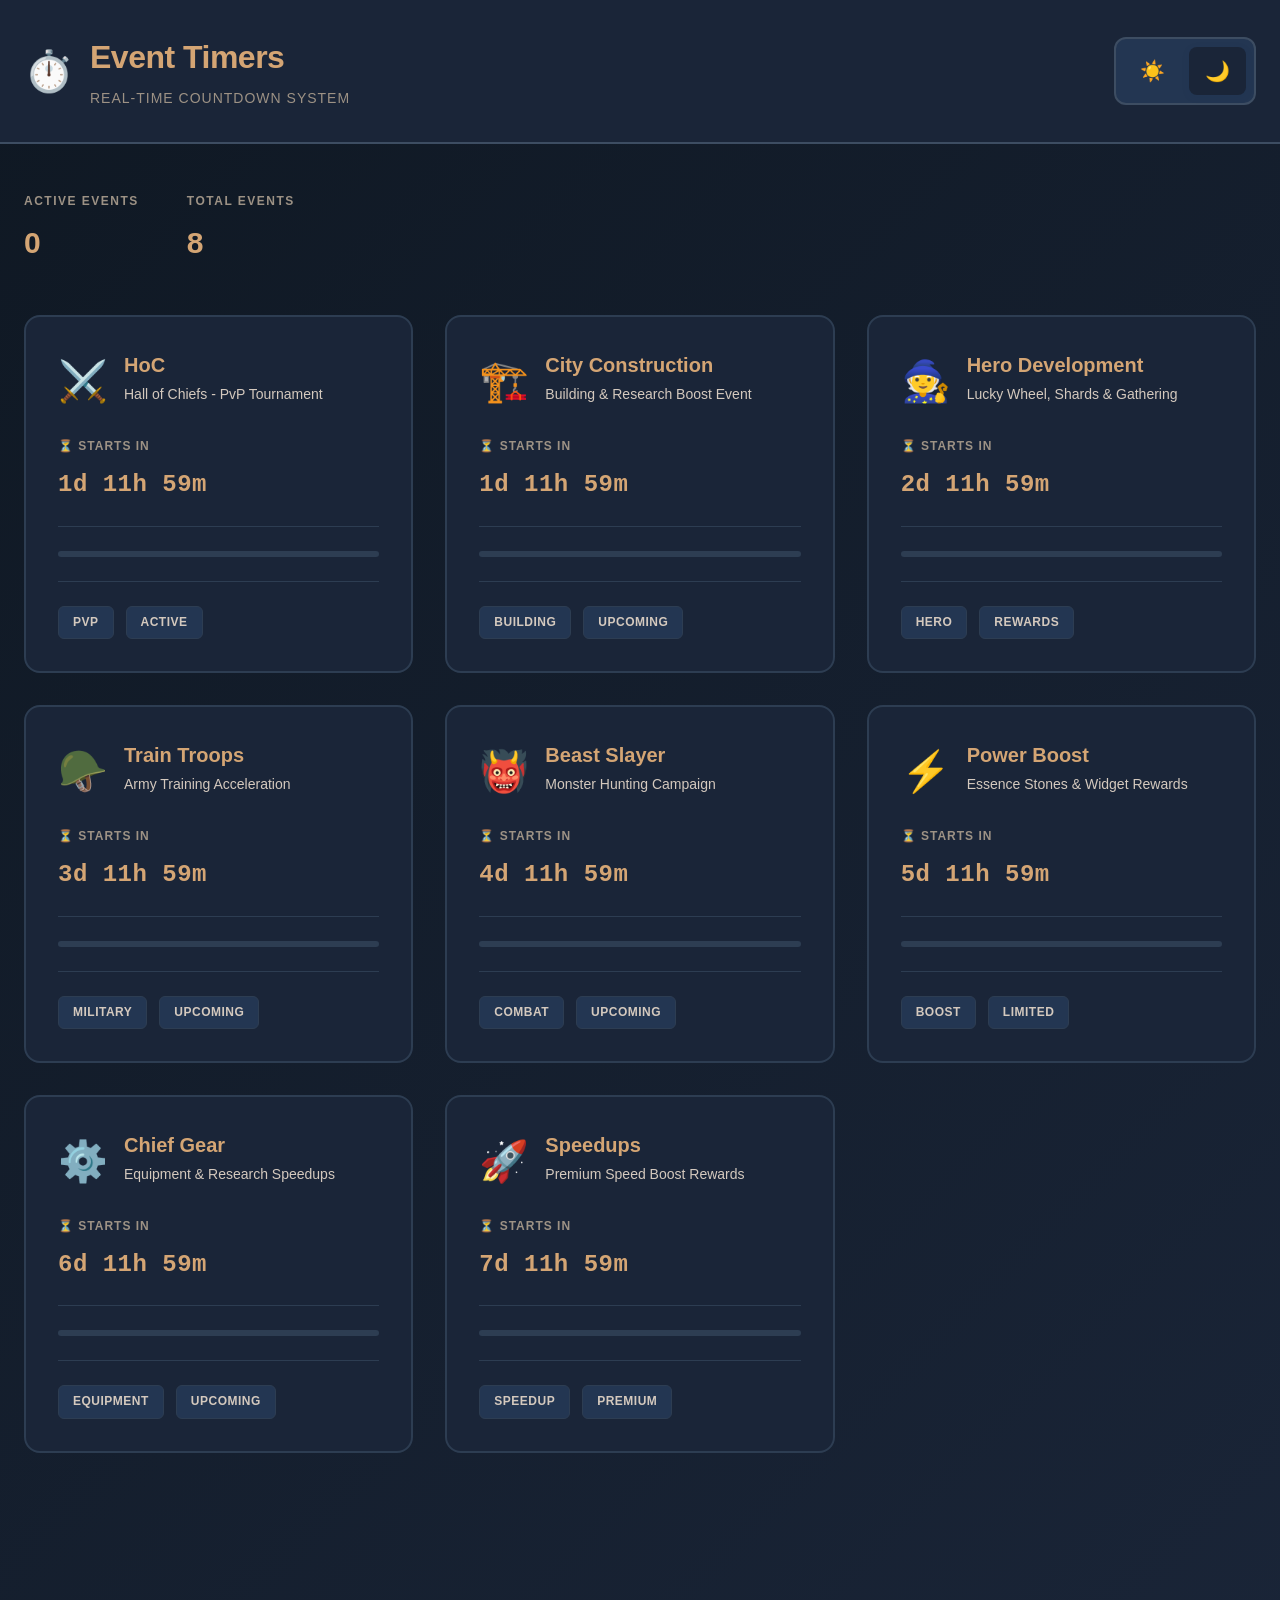
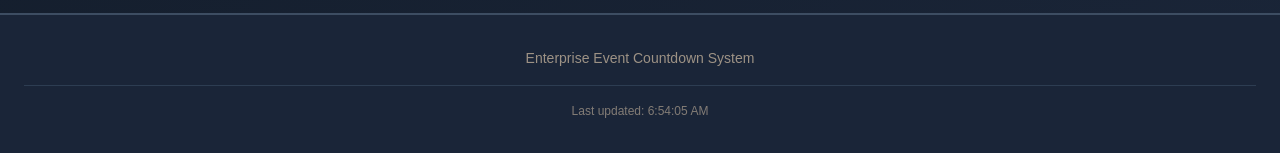
==== index.html @ 88c7fdba "Create index.html" ====
<!DOCTYPE html>
<html lang="de">
<head>
    <meta charset="UTF-8">
    <meta name="viewport" content="width=device-width, initial-scale=1.0">
    <title>Event Countdown - Enterprise</title>
    <style>
        /* ============================================
           COLOR SYSTEM - GOLD & NAVY
           ============================================ */

        :root {
            /* Light Mode */
            --primary-navy: #1a2f5a;
            --primary-gold: #d4a574;
            --primary-gold-dark: #b8926f;
            --primary-gold-light: #e8c9b3;
            
            --bg-primary-light: #ffffff;
            --bg-secondary-light: #f8f6f3;
            --bg-tertiary-light: #f0ede8;
            
            --text-primary-light: #1a2f5a;
            --text-secondary-light: #4a5f7f;
            --text-tertiary-light: #8a9fb0;
            
            --border-light-mode: #e5ddd3;
            --border-light-mode-strong: #d9cfc2;
            
            /* Dark Mode */
            --bg-primary-dark: #0f1823;
            --bg-secondary-dark: #1a2538;
            --bg-tertiary-dark: #233652;
            
            --text-primary-dark: #f5f1ed;
            --text-secondary-dark: #d4c9be;
            --text-tertiary-dark: #9d9285;
            
            --border-dark-mode: #2d3d52;
            --border-dark-mode-strong: #3d4d62;
            
            /* Semantic Colors */
            --success: #2ecc71;
            --warning: #f39c12;
            --danger: #e74c3c;
            --info: #3498db;
            
            /* Shadow */
            --shadow-sm: 0 2px 8px rgba(26, 47, 90, 0.08);
            --shadow-md: 0 8px 24px rgba(26, 47, 90, 0.12);
            --shadow-lg: 0 16px 48px rgba(26, 47, 90, 0.16);
        }

        @media (prefers-color-scheme: dark) {
            :root {
                color-scheme: dark;
            }
        }

        /* ============================================
           RESET & BASE
           ============================================ */

        * {
            margin: 0;
            padding: 0;
            box-sizing: border-box;
        }

        html {
            font-size: 16px;
            -webkit-font-smoothing: antialiased;
            scroll-behavior: smooth;
        }

        body {
            font-family: -apple-system, BlinkMacSystemFont, "Segoe UI", Roboto, "Helvetica Neue", sans-serif;
            background: var(--bg-primary-light);
            color: var(--text-primary-light);
            line-height: 1.6;
            transition: background 0.4s ease, color 0.4s ease;
        }

        body.dark-mode {
            background: linear-gradient(135deg, var(--bg-primary-dark) 0%, var(--bg-secondary-dark) 100%);
            color: var(--text-primary-dark);
        }

        body.light-mode {
            background: linear-gradient(135deg, var(--bg-primary-light) 0%, var(--bg-secondary-light) 100%);
            color: var(--text-primary-light);
        }

        /* ============================================
           HEADER
           ============================================ */

        header {
            background: var(--bg-primary-light);
            border-bottom: 2px solid var(--border-light-mode);
            padding: 2rem 1.5rem;
            position: sticky;
            top: 0;
            z-index: 100;
            backdrop-filter: blur(10px);
            transition: all 0.4s ease;
        }

        body.dark-mode header {
            background: var(--bg-secondary-dark);
            border-bottom-color: var(--border-dark-mode-strong);
        }

        .header-content {
            max-width: 1400px;
            margin: 0 auto;
            display: flex;
            justify-content: space-between;
            align-items: center;
            gap: 2rem;
            flex-wrap: wrap;
        }

        .header-title {
            display: flex;
            align-items: center;
            gap: 1rem;
        }

        .header-icon {
            font-size: 2.5rem;
            animation: float 4s ease-in-out infinite;
        }

        @keyframes float {
            0%, 100% { transform: translateY(0); }
            50% { transform: translateY(-8px); }
        }

        .header-title h1 {
            font-size: 2rem;
            font-weight: 700;
            letter-spacing: -0.5px;
            color: var(--primary-navy);
        }

        body.dark-mode .header-title h1 {
            color: var(--primary-gold);
        }

        .header-subtitle {
            font-size: 0.875rem;
            color: var(--text-tertiary-light);
            font-weight: 500;
            text-transform: uppercase;
            letter-spacing: 1px;
            margin-top: 0.25rem;
        }

        body.dark-mode .header-subtitle {
            color: var(--text-tertiary-dark);
        }

        /* ============================================
           THEME TOGGLE
           ============================================ */

        .theme-toggle {
            display: flex;
            gap: 0.5rem;
            background: var(--bg-secondary-light);
            border: 2px solid var(--border-light-mode);
            border-radius: 12px;
            padding: 0.5rem;
            transition: all 0.4s ease;
        }

        body.dark-mode .theme-toggle {
            background: var(--bg-tertiary-dark);
            border-color: var(--border-dark-mode-strong);
        }

        .theme-btn {
            background: none;
            border: none;
            padding: 0.75rem 1rem;
            cursor: pointer;
            font-size: 1.25rem;
            border-radius: 8px;
            transition: all 0.3s ease;
            color: var(--text-tertiary-light);
            font-weight: 600;
        }

        body.dark-mode .theme-btn {
            color: var(--text-tertiary-dark);
        }

        .theme-btn.active {
            background: var(--bg-primary-light);
            color: var(--primary-navy);
            box-shadow: var(--shadow-sm);
        }

        body.dark-mode .theme-btn.active {
            background: var(--bg-secondary-dark);
            color: var(--primary-gold);
        }

        /* ============================================
           MAIN CONTAINER
           ============================================ */

        main {
            max-width: 1400px;
            margin: 0 auto;
            padding: 3rem 1.5rem;
        }

        .container-header {
            margin-bottom: 3rem;
            display: flex;
            justify-content: space-between;
            align-items: center;
            flex-wrap: wrap;
            gap: 2rem;
        }

        .stats-bar {
            display: flex;
            gap: 3rem;
            flex-wrap: wrap;
        }

        .stat-item {
            display: flex;
            flex-direction: column;
            gap: 0.5rem;
        }

        .stat-label {
            font-size: 0.75rem;
            color: var(--text-tertiary-light);
            text-transform: uppercase;
            letter-spacing: 1.5px;
            font-weight: 700;
        }

        body.dark-mode .stat-label {
            color: var(--text-tertiary-dark);
        }

        .stat-value {
            font-size: 1.875rem;
            font-weight: 700;
            color: var(--primary-navy);
        }

        body.dark-mode .stat-value {
            color: var(--primary-gold);
        }

        /* ============================================
           TIMER GRID
           ============================================ */

        .timer-grid {
            display: grid;
            grid-template-columns: repeat(auto-fill, minmax(340px, 1fr));
            gap: 2rem;
            margin-bottom: 3rem;
        }

        @media (max-width: 640px) {
            .timer-grid {
                grid-template-columns: 1fr;
                gap: 1.5rem;
            }
        }

        /* ============================================
           TIMER CARD
           ============================================ */

        .timer-card {
            background: var(--bg-primary-light);
            border: 2px solid var(--border-light-mode);
            border-radius: 16px;
            padding: 2rem;
            transition: all 0.3s cubic-bezier(0.4, 0, 0.2, 1);
            position: relative;
            overflow: hidden;
        }

        body.dark-mode .timer-card {
            background: var(--bg-secondary-dark);
            border-color: var(--border-dark-mode);
        }

        .timer-card::before {
            content: '';
            position: absolute;
            top: 0;
            left: 0;
            right: 0;
            height: 4px;
            background: linear-gradient(90deg, var(--primary-navy), var(--primary-gold));
            transform: scaleX(0);
            transform-origin: left;
            transition: transform 0.6s ease;
        }

        .timer-card:hover {
            border-color: var(--primary-gold);
            transform: translateY(-6px);
            box-shadow: var(--shadow-lg);
        }

        body.dark-mode .timer-card:hover {
            border-color: var(--primary-gold);
        }

        .timer-card:hover::before {
            transform: scaleX(1);
        }

        .timer-header {
            display: flex;
            align-items: flex-start;
            justify-content: space-between;
            margin-bottom: 1.5rem;
            gap: 1rem;
        }

        .timer-icon {
            font-size: 2.5rem;
            flex-shrink: 0;
        }

        .timer-meta {
            flex: 1;
        }

        .timer-name {
            font-size: 1.25rem;
            font-weight: 700;
            color: var(--primary-navy);
            margin-bottom: 0.25rem;
        }

        body.dark-mode .timer-name {
            color: var(--primary-gold);
        }

        .timer-description {
            font-size: 0.875rem;
            color: var(--text-secondary-light);
            line-height: 1.4;
        }

        body.dark-mode .timer-description {
            color: var(--text-secondary-dark);
        }

        .timer-divider {
            height: 1px;
            background: var(--border-light-mode);
            margin: 1.5rem 0;
        }

        body.dark-mode .timer-divider {
            background: var(--border-dark-mode);
        }

        .timer-status {
            font-size: 0.75rem;
            color: var(--text-tertiary-light);
            text-transform: uppercase;
            letter-spacing: 1px;
            margin-bottom: 0.75rem;
            font-weight: 700;
        }

        body.dark-mode .timer-status {
            color: var(--text-tertiary-dark);
        }

        .timer-value {
            font-family: 'Courier New', monospace;
            font-size: 1.5rem;
            font-weight: 700;
            color: var(--primary-navy);
            margin-bottom: 1.5rem;
            line-height: 1.4;
            letter-spacing: 0.5px;
        }

        body.dark-mode .timer-value {
            color: var(--primary-gold);
        }

        .timer-end {
            font-size: 0.875rem;
            color: var(--text-secondary-light);
            font-family: 'Courier New', monospace;
        }

        body.dark-mode .timer-end {
            color: var(--text-secondary-dark);
        }

        .timer-progress {
            margin-top: 1.5rem;
            height: 6px;
            background: var(--border-light-mode);
            border-radius: 3px;
            overflow: hidden;
        }

        body.dark-mode .timer-progress {
            background: var(--border-dark-mode);
        }

        .timer-progress-bar {
            height: 100%;
            background: linear-gradient(90deg, var(--primary-navy), var(--primary-gold));
            border-radius: 3px;
            transition: width 1s linear;
        }

        /* ============================================
           TIMER BADGES
           ============================================ */

        .timer-badges {
            display: flex;
            flex-wrap: wrap;
            gap: 0.75rem;
            margin-top: 1.5rem;
            padding-top: 1.5rem;
            border-top: 1px solid var(--border-light-mode);
        }

        body.dark-mode .timer-badges {
            border-top-color: var(--border-dark-mode);
        }

        .badge {
            display: inline-block;
            padding: 0.375rem 0.875rem;
            background: var(--bg-secondary-light);
            color: var(--text-secondary-light);
            border-radius: 6px;
            font-size: 0.75rem;
            font-weight: 600;
            text-transform: uppercase;
            letter-spacing: 0.5px;
            border: 1px solid var(--border-light-mode);
        }

        body.dark-mode .badge {
            background: var(--bg-tertiary-dark);
            color: var(--text-secondary-dark);
            border-color: var(--border-dark-mode);
        }

        .badge.active {
            background: rgba(46, 204, 113, 0.1);
            color: var(--success);
            border-color: var(--success);
        }

        .badge.upcoming {
            background: rgba(212, 165, 116, 0.1);
            color: var(--primary-gold-dark);
            border-color: var(--primary-gold-dark);
        }

        .badge.limited {
            background: rgba(243, 156, 18, 0.1);
            color: var(--warning);
            border-color: var(--warning);
        }

        /* ============================================
           EMPTY STATE
           ============================================ */

        .empty-state {
            text-align: center;
            padding: 4rem 1.5rem;
            color: var(--text-tertiary-light);
            font-size: 1.125rem;
        }

        body.dark-mode .empty-state {
            color: var(--text-tertiary-dark);
        }

        /* ============================================
           FOOTER
           ============================================ */

        footer {
            background: var(--bg-secondary-light);
            border-top: 2px solid var(--border-light-mode);
            padding: 2rem 1.5rem;
            text-align: center;
            color: var(--text-tertiary-light);
            font-size: 0.875rem;
            margin-top: 4rem;
            transition: all 0.4s ease;
        }

        body.dark-mode footer {
            background: var(--bg-secondary-dark);
            border-top-color: var(--border-dark-mode-strong);
            color: var(--text-tertiary-dark);
        }

        .footer-divider {
            height: 1px;
            background: var(--border-light-mode);
            margin: 1rem 0;
        }

        body.dark-mode .footer-divider {
            background: var(--border-dark-mode);
        }

        /* ============================================
           ANIMATIONS
           ============================================ */

        @keyframes slideIn {
            from {
                opacity: 0;
                transform: translateY(20px);
            }
            to {
                opacity: 1;
                transform: translateY(0);
            }
        }

        .timer-card {
            animation: slideIn 0.5s ease-out;
        }

        .timer-card:nth-child(1) { animation-delay: 0.05s; }
        .timer-card:nth-child(2) { animation-delay: 0.1s; }
        .timer-card:nth-child(3) { animation-delay: 0.15s; }
        .timer-card:nth-child(4) { animation-delay: 0.2s; }
        .timer-card:nth-child(5) { animation-delay: 0.25s; }
        .timer-card:nth-child(6) { animation-delay: 0.3s; }
        .timer-card:nth-child(7) { animation-delay: 0.35s; }
        .timer-card:nth-child(8) { animation-delay: 0.4s; }

        /* ============================================
           SCROLLBAR STYLING
           ============================================ */

        ::-webkit-scrollbar {
            width: 10px;
            height: 10px;
        }

        ::-webkit-scrollbar-track {
            background: var(--bg-secondary-light);
        }

        body.dark-mode ::-webkit-scrollbar-track {
            background: var(--bg-secondary-dark);
        }

        ::-webkit-scrollbar-thumb {
            background: var(--border-light-mode);
            border-radius: 5px;
        }

        body.dark-mode ::-webkit-scrollbar-thumb {
            background: var(--border-dark-mode-strong);
        }

        ::-webkit-scrollbar-thumb:hover {
            background: var(--primary-gold-dark);
        }

        /* ============================================
           RESPONSIVE DESIGN
           ============================================ */

        @media (max-width: 768px) {
            header {
                padding: 1.5rem;
            }

            .header-content {
                gap: 1rem;
            }

            .header-title h1 {
                font-size: 1.5rem;
            }

            main {
                padding: 2rem 1.5rem;
            }

            .container-header {
                margin-bottom: 2rem;
                gap: 1rem;
            }

            .stats-bar {
                gap: 1.5rem;
            }

            .timer-card {
                padding: 1.5rem;
            }
        }

        @media (max-width: 480px) {
            header {
                padding: 1rem;
            }

            .header-title h1 {
                font-size: 1.25rem;
            }

            .header-icon {
                font-size: 2rem;
            }

            main {
                padding: 1.5rem;
            }

            .timer-name {
                font-size: 1.125rem;
            }

            .timer-value {
                font-size: 1.25rem;
            }

            .stat-value {
                font-size: 1.5rem;
            }

            .theme-toggle {
                width: 100%;
                justify-content: space-around;
            }
        }
    </style>
</head>
<body class="light-mode">
    <!-- Header -->
    <header>
        <div class="header-content">
            <div class="header-title">
                <span class="header-icon">⏱️</span>
                <div>
                    <h1>Event Timers</h1>
                    <p class="header-subtitle">Real-Time Countdown System</p>
                </div>
            </div>
            <div class="theme-toggle">
                <button class="theme-btn" id="lightBtn" title="Light Mode">☀️</button>
                <button class="theme-btn active" id="darkBtn" title="Dark Mode">🌙</button>
            </div>
        </div>
    </header>

    <!-- Main Content -->
    <main>
        <div class="container-header">
            <div class="stats-bar">
                <div class="stat-item">
                    <span class="stat-label">Active Events</span>
                    <span class="stat-value" id="activeCount">0</span>
                </div>
                <div class="stat-item">
                    <span class="stat-label">Total Events</span>
                    <span class="stat-value" id="totalCount">8</span>
                </div>
            </div>
        </div>

        <!-- Timer Grid -->
        <section id="timer-list" class="timer-grid" aria-live="polite">
            <!-- Timers werden hier eingefügt -->
        </section>

        <!-- Empty State -->
        <p id="empty-state" class="empty-state" hidden="">No upcoming events.</p>
    </main>

    <!-- Footer -->
    <footer>
        <p>Enterprise Event Countdown System</p>
        <div class="footer-divider"></div>
        <p style="font-size: 0.75rem; opacity: 0.8;">Last updated: <span id="lastUpdate">—</span></p>
    </footer>

    <script>
        /* ============================================
           TIMER DATA
           ============================================ */

        const timers = [
            {
                id: 1,
                name: "HoC",
                description: "Hall of Chiefs - PvP Tournament",
                startDate: new Date(Date.now() + 1.5 * 24 * 60 * 60 * 1000),
                endDate: new Date(Date.now() + 8.5 * 24 * 60 * 60 * 1000),
                icon: "⚔️",
                badges: ["PvP", "Active"]
            },
            {
                id: 2,
                name: "City Construction",
                description: "Building & Research Boost Event",
                startDate: new Date(Date.now() + 1.5 * 24 * 60 * 60 * 1000),
                endDate: new Date(Date.now() + 2.5 * 24 * 60 * 60 * 1000),
                icon: "🏗️",
                badges: ["Building", "Upcoming"]
            },
            {
                id: 3,
                name: "Hero Development",
                description: "Lucky Wheel, Shards & Gathering",
                startDate: new Date(Date.now() + 2.5 * 24 * 60 * 60 * 1000),
                endDate: new Date(Date.now() + 3.5 * 24 * 60 * 60 * 1000),
                icon: "🧙",
                badges: ["Hero", "Rewards"]
            },
            {
                id: 4,
                name: "Train Troops",
                description: "Army Training Acceleration",
                startDate: new Date(Date.now() + 3.5 * 24 * 60 * 60 * 1000),
                endDate: new Date(Date.now() + 4.5 * 24 * 60 * 60 * 1000),
                icon: "🪖",
                badges: ["Military", "Upcoming"]
            },
            {
                id: 5,
                name: "Beast Slayer",
                description: "Monster Hunting Campaign",
                startDate: new Date(Date.now() + 4.5 * 24 * 60 * 60 * 1000),
                endDate: new Date(Date.now() + 5.5 * 24 * 60 * 60 * 1000),
                icon: "👹",
                badges: ["Combat", "Upcoming"]
            },
            {
                id: 6,
                name: "Power Boost",
                description: "Essence Stones & Widget Rewards",
                startDate: new Date(Date.now() + 5.5 * 24 * 60 * 60 * 1000),
                endDate: new Date(Date.now() + 6.5 * 24 * 60 * 60 * 1000),
                icon: "⚡",
                badges: ["Boost", "Limited"]
            },
            {
                id: 7,
                name: "Chief Gear",
                description: "Equipment & Research Speedups",
                startDate: new Date(Date.now() + 6.5 * 24 * 60 * 60 * 1000),
                endDate: new Date(Date.now() + 7.5 * 24 * 60 * 60 * 1000),
                icon: "⚙️",
                badges: ["Equipment", "Upcoming"]
            },
            {
                id: 8,
                name: "Speedups",
                description: "Premium Speed Boost Rewards",
                startDate: new Date(Date.now() + 7.5 * 24 * 60 * 60 * 1000),
                endDate: new Date(Date.now() + 8.5 * 24 * 60 * 60 * 1000),
                icon: "🚀",
                badges: ["Speedup", "Premium"]
            }
        ];

        /* ============================================
           TIME FORMATTING
           ============================================ */

        function formatTime(milliseconds) {
            if (milliseconds <= 0) return "Event Started";
            
            const seconds = Math.floor(milliseconds / 1000);
            const minutes = Math.floor(seconds / 60);
            const hours = Math.floor(minutes / 60);
            const days = Math.floor(hours / 24);

            if (days > 0) {
                return `${days}d ${hours % 24}h ${minutes % 60}m`;
            } else if (hours > 0) {
                return `${hours}h ${minutes % 60}m ${seconds % 60}s`;
            } else if (minutes > 0) {
                return `${minutes}m ${seconds % 60}s`;
            } else {
                return `${seconds}s`;
            }
        }

        /* ============================================
           RENDER TIMERS
           ============================================ */

        function renderTimers() {
            const timerList = document.getElementById('timer-list');
            const now = new Date();
            let activeCount = 0;

            timerList.innerHTML = timers.map(timer => {
                const timeUntilStart = timer.startDate - now;
                const timeUntilEnd = timer.endDate - now;
                const isActive = timeUntilStart <= 0 && timeUntilEnd > 0;

                if (isActive) activeCount++;

                const displayTime = timeUntilStart > 0 ? timeUntilStart : timeUntilEnd;
                const totalDuration = timer.endDate - timer.startDate;
                const progress = Math.max(0, (totalDuration - Math.max(0, timeUntilEnd)) / totalDuration * 100);

                return `
                    <article class="timer-card">
                        <div class="timer-header">
                            <div class="timer-icon">${timer.icon}</div>
                            <div class="timer-meta">
                                <h3 class="timer-name">${timer.name}</h3>
                                <p class="timer-description">${timer.description}</p>
                            </div>
                        </div>
                        
                        <p class="timer-status">${timeUntilStart > 0 ? '⏳ Starts in' : '⏰ Ends in'}</p>
                        <p class="timer-value">${formatTime(displayTime)}</p>
                        
                        <div class="timer-divider"></div>
                        
                        <div class="timer-progress">
                            <div class="timer-progress-bar" style="width: ${progress}%"></div>
                        </div>
                        
                        <div class="timer-badges">
                            ${timer.badges.map(badge => {
                                let badgeClass = 'upcoming';
                                if (badge === 'Active' || badge === 'PvP') badgeClass = 'active';
                                if (badge === 'Limited' || badge === 'Premium') badgeClass = 'limited';
                                return `<span class="badge ${badgeClass}">${badge}</span>`;
                            }).join('')}
                        </div>
                    </article>
                `;
            }).join('');

            document.getElementById('activeCount').textContent = activeCount;
            document.getElementById('lastUpdate').textContent = new Date().toLocaleTimeString();

            const emptyState = document.getElementById('empty-state');
            emptyState.hidden = timers.length > 0;
        }

        /* ============================================
           THEME MANAGEMENT
           ============================================ */

        const lightBtn = document.getElementById('lightBtn');
        const darkBtn = document.getElementById('darkBtn');

        function setTheme(theme) {
            document.body.className = theme + '-mode';
            localStorage.setItem('theme', theme);
            
            if (theme === 'dark') {
                darkBtn.classList.add('active');
                lightBtn.classList.remove('active');
            } else {
                lightBtn.classList.add('active');
                darkBtn.classList.remove('active');
            }
        }

        lightBtn.addEventListener('click', () => setTheme('light'));
        darkBtn.addEventListener('click', () => setTheme('dark'));

        // Load saved theme
        const savedTheme = localStorage.getItem('theme') || 'dark';
        setTheme(savedTheme);

        /* ============================================
           TIMER UPDATES
           ============================================ */

        let updateInterval = null;

        function startUpdates() {
            renderTimers();

            updateInterval = setInterval(() => {
                const timerList = document.getElementById('timer-list');
                const cards = timerList.querySelectorAll('.timer-card');
                const now = new Date();
                let activeCount = 0;

                cards.forEach((card, index) => {
                    const timer = timers[index];
                    const timeUntilStart = timer.startDate - now;
                    const timeUntilEnd = timer.endDate - now;
                    const isActive = timeUntilStart <= 0 && timeUntilEnd > 0;
                    const totalDuration = timer.endDate - timer.startDate;
                    const progress = Math.max(0, (totalDuration - Math.max(0, timeUntilEnd)) / totalDuration * 100);

                    if (isActive) activeCount++;

                    const displayTime = timeUntilStart > 0 ? timeUntilStart : timeUntilEnd;
                    
                    card.querySelector('.timer-value').textContent = formatTime(displayTime);
                    card.querySelector('.timer-progress-bar').style.width = progress + '%';
                    card.querySelector('.timer-status').textContent = timeUntilStart > 0 ? '⏳ Starts in' : '⏰ Ends in';
                });

                document.getElementById('activeCount').textContent = activeCount;
                document.getElementById('lastUpdate').textContent = new Date().toLocaleTimeString();
            }, 1000);
        }

        startUpdates();

        window.addEventListener('beforeunload', () => {
            if (updateInterval) clearInterval(updateInterval);
        });
    </script>
</body>
</html>
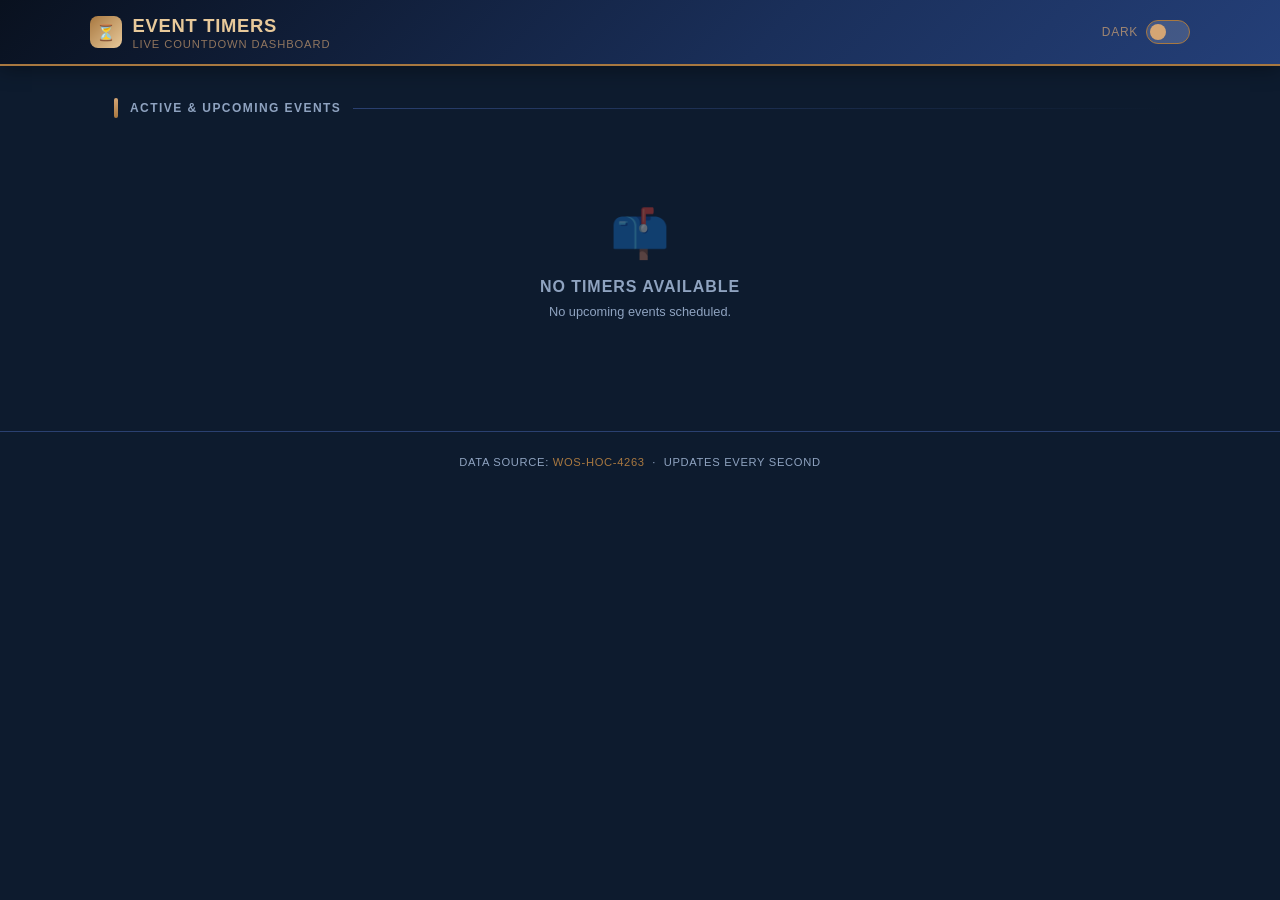
==== commit f8a002e4: "Update index.html" ====
--- a/index.html
+++ b/index.html
@@ -1,941 +1,464 @@
 <!DOCTYPE html>
-<html lang="de">
+<html lang="en">
 <head>
-    <meta charset="UTF-8">
-    <meta name="viewport" content="width=device-width, initial-scale=1.0">
-    <title>Event Countdown - Enterprise</title>
-    <style>
-        /* ============================================
-           COLOR SYSTEM - GOLD & NAVY
-           ============================================ */
-
-        :root {
-            /* Light Mode */
-            --primary-navy: #1a2f5a;
-            --primary-gold: #d4a574;
-            --primary-gold-dark: #b8926f;
-            --primary-gold-light: #e8c9b3;
-            
-            --bg-primary-light: #ffffff;
-            --bg-secondary-light: #f8f6f3;
-            --bg-tertiary-light: #f0ede8;
-            
-            --text-primary-light: #1a2f5a;
-            --text-secondary-light: #4a5f7f;
-            --text-tertiary-light: #8a9fb0;
-            
-            --border-light-mode: #e5ddd3;
-            --border-light-mode-strong: #d9cfc2;
-            
-            /* Dark Mode */
-            --bg-primary-dark: #0f1823;
-            --bg-secondary-dark: #1a2538;
-            --bg-tertiary-dark: #233652;
-            
-            --text-primary-dark: #f5f1ed;
-            --text-secondary-dark: #d4c9be;
-            --text-tertiary-dark: #9d9285;
-            
-            --border-dark-mode: #2d3d52;
-            --border-dark-mode-strong: #3d4d62;
-            
-            /* Semantic Colors */
-            --success: #2ecc71;
-            --warning: #f39c12;
-            --danger: #e74c3c;
-            --info: #3498db;
-            
-            /* Shadow */
-            --shadow-sm: 0 2px 8px rgba(26, 47, 90, 0.08);
-            --shadow-md: 0 8px 24px rgba(26, 47, 90, 0.12);
-            --shadow-lg: 0 16px 48px rgba(26, 47, 90, 0.16);
-        }
-
-        @media (prefers-color-scheme: dark) {
-            :root {
-                color-scheme: dark;
-            }
-        }
-
-        /* ============================================
-           RESET & BASE
-           ============================================ */
-
-        * {
-            margin: 0;
-            padding: 0;
-            box-sizing: border-box;
-        }
-
-        html {
-            font-size: 16px;
-            -webkit-font-smoothing: antialiased;
-            scroll-behavior: smooth;
-        }
-
-        body {
-            font-family: -apple-system, BlinkMacSystemFont, "Segoe UI", Roboto, "Helvetica Neue", sans-serif;
-            background: var(--bg-primary-light);
-            color: var(--text-primary-light);
-            line-height: 1.6;
-            transition: background 0.4s ease, color 0.4s ease;
-        }
-
-        body.dark-mode {
-            background: linear-gradient(135deg, var(--bg-primary-dark) 0%, var(--bg-secondary-dark) 100%);
-            color: var(--text-primary-dark);
-        }
-
-        body.light-mode {
-            background: linear-gradient(135deg, var(--bg-primary-light) 0%, var(--bg-secondary-light) 100%);
-            color: var(--text-primary-light);
-        }
-
-        /* ============================================
-           HEADER
-           ============================================ */
-
-        header {
-            background: var(--bg-primary-light);
-            border-bottom: 2px solid var(--border-light-mode);
-            padding: 2rem 1.5rem;
-            position: sticky;
-            top: 0;
-            z-index: 100;
-            backdrop-filter: blur(10px);
-            transition: all 0.4s ease;
-        }
-
-        body.dark-mode header {
-            background: var(--bg-secondary-dark);
-            border-bottom-color: var(--border-dark-mode-strong);
-        }
-
-        .header-content {
-            max-width: 1400px;
-            margin: 0 auto;
-            display: flex;
-            justify-content: space-between;
-            align-items: center;
-            gap: 2rem;
-            flex-wrap: wrap;
-        }
-
-        .header-title {
-            display: flex;
-            align-items: center;
-            gap: 1rem;
-        }
-
-        .header-icon {
-            font-size: 2.5rem;
-            animation: float 4s ease-in-out infinite;
-        }
-
-        @keyframes float {
-            0%, 100% { transform: translateY(0); }
-            50% { transform: translateY(-8px); }
-        }
-
-        .header-title h1 {
-            font-size: 2rem;
-            font-weight: 700;
-            letter-spacing: -0.5px;
-            color: var(--primary-navy);
-        }
-
-        body.dark-mode .header-title h1 {
-            color: var(--primary-gold);
-        }
-
-        .header-subtitle {
-            font-size: 0.875rem;
-            color: var(--text-tertiary-light);
-            font-weight: 500;
-            text-transform: uppercase;
-            letter-spacing: 1px;
-            margin-top: 0.25rem;
-        }
-
-        body.dark-mode .header-subtitle {
-            color: var(--text-tertiary-dark);
-        }
-
-        /* ============================================
-           THEME TOGGLE
-           ============================================ */
-
-        .theme-toggle {
-            display: flex;
-            gap: 0.5rem;
-            background: var(--bg-secondary-light);
-            border: 2px solid var(--border-light-mode);
-            border-radius: 12px;
-            padding: 0.5rem;
-            transition: all 0.4s ease;
-        }
-
-        body.dark-mode .theme-toggle {
-            background: var(--bg-tertiary-dark);
-            border-color: var(--border-dark-mode-strong);
-        }
-
-        .theme-btn {
-            background: none;
-            border: none;
-            padding: 0.75rem 1rem;
-            cursor: pointer;
-            font-size: 1.25rem;
-            border-radius: 8px;
-            transition: all 0.3s ease;
-            color: var(--text-tertiary-light);
-            font-weight: 600;
-        }
-
-        body.dark-mode .theme-btn {
-            color: var(--text-tertiary-dark);
-        }
-
-        .theme-btn.active {
-            background: var(--bg-primary-light);
-            color: var(--primary-navy);
-            box-shadow: var(--shadow-sm);
-        }
-
-        body.dark-mode .theme-btn.active {
-            background: var(--bg-secondary-dark);
-            color: var(--primary-gold);
-        }
-
-        /* ============================================
-           MAIN CONTAINER
-           ============================================ */
-
-        main {
-            max-width: 1400px;
-            margin: 0 auto;
-            padding: 3rem 1.5rem;
-        }
-
-        .container-header {
-            margin-bottom: 3rem;
-            display: flex;
-            justify-content: space-between;
-            align-items: center;
-            flex-wrap: wrap;
-            gap: 2rem;
-        }
-
-        .stats-bar {
-            display: flex;
-            gap: 3rem;
-            flex-wrap: wrap;
-        }
-
-        .stat-item {
-            display: flex;
-            flex-direction: column;
-            gap: 0.5rem;
-        }
-
-        .stat-label {
-            font-size: 0.75rem;
-            color: var(--text-tertiary-light);
-            text-transform: uppercase;
-            letter-spacing: 1.5px;
-            font-weight: 700;
-        }
-
-        body.dark-mode .stat-label {
-            color: var(--text-tertiary-dark);
-        }
-
-        .stat-value {
-            font-size: 1.875rem;
-            font-weight: 700;
-            color: var(--primary-navy);
-        }
-
-        body.dark-mode .stat-value {
-            color: var(--primary-gold);
-        }
-
-        /* ============================================
-           TIMER GRID
-           ============================================ */
-
-        .timer-grid {
-            display: grid;
-            grid-template-columns: repeat(auto-fill, minmax(340px, 1fr));
-            gap: 2rem;
-            margin-bottom: 3rem;
-        }
-
-        @media (max-width: 640px) {
-            .timer-grid {
-                grid-template-columns: 1fr;
-                gap: 1.5rem;
-            }
-        }
-
-        /* ============================================
-           TIMER CARD
-           ============================================ */
-
-        .timer-card {
-            background: var(--bg-primary-light);
-            border: 2px solid var(--border-light-mode);
-            border-radius: 16px;
-            padding: 2rem;
-            transition: all 0.3s cubic-bezier(0.4, 0, 0.2, 1);
-            position: relative;
-            overflow: hidden;
-        }
-
-        body.dark-mode .timer-card {
-            background: var(--bg-secondary-dark);
-            border-color: var(--border-dark-mode);
-        }
-
-        .timer-card::before {
-            content: '';
-            position: absolute;
-            top: 0;
-            left: 0;
-            right: 0;
-            height: 4px;
-            background: linear-gradient(90deg, var(--primary-navy), var(--primary-gold));
-            transform: scaleX(0);
-            transform-origin: left;
-            transition: transform 0.6s ease;
-        }
-
-        .timer-card:hover {
-            border-color: var(--primary-gold);
-            transform: translateY(-6px);
-            box-shadow: var(--shadow-lg);
-        }
-
-        body.dark-mode .timer-card:hover {
-            border-color: var(--primary-gold);
-        }
-
-        .timer-card:hover::before {
-            transform: scaleX(1);
-        }
-
-        .timer-header {
-            display: flex;
-            align-items: flex-start;
-            justify-content: space-between;
-            margin-bottom: 1.5rem;
-            gap: 1rem;
-        }
-
-        .timer-icon {
-            font-size: 2.5rem;
-            flex-shrink: 0;
-        }
-
-        .timer-meta {
-            flex: 1;
-        }
-
-        .timer-name {
-            font-size: 1.25rem;
-            font-weight: 700;
-            color: var(--primary-navy);
-            margin-bottom: 0.25rem;
-        }
-
-        body.dark-mode .timer-name {
-            color: var(--primary-gold);
-        }
-
-        .timer-description {
-            font-size: 0.875rem;
-            color: var(--text-secondary-light);
-            line-height: 1.4;
-        }
-
-        body.dark-mode .timer-description {
-            color: var(--text-secondary-dark);
-        }
-
-        .timer-divider {
-            height: 1px;
-            background: var(--border-light-mode);
-            margin: 1.5rem 0;
-        }
-
-        body.dark-mode .timer-divider {
-            background: var(--border-dark-mode);
-        }
-
-        .timer-status {
-            font-size: 0.75rem;
-            color: var(--text-tertiary-light);
-            text-transform: uppercase;
-            letter-spacing: 1px;
-            margin-bottom: 0.75rem;
-            font-weight: 700;
-        }
-
-        body.dark-mode .timer-status {
-            color: var(--text-tertiary-dark);
-        }
-
-        .timer-value {
-            font-family: 'Courier New', monospace;
-            font-size: 1.5rem;
-            font-weight: 700;
-            color: var(--primary-navy);
-            margin-bottom: 1.5rem;
-            line-height: 1.4;
-            letter-spacing: 0.5px;
-        }
-
-        body.dark-mode .timer-value {
-            color: var(--primary-gold);
-        }
-
-        .timer-end {
-            font-size: 0.875rem;
-            color: var(--text-secondary-light);
-            font-family: 'Courier New', monospace;
-        }
-
-        body.dark-mode .timer-end {
-            color: var(--text-secondary-dark);
-        }
-
-        .timer-progress {
-            margin-top: 1.5rem;
-            height: 6px;
-            background: var(--border-light-mode);
-            border-radius: 3px;
-            overflow: hidden;
-        }
-
-        body.dark-mode .timer-progress {
-            background: var(--border-dark-mode);
-        }
-
-        .timer-progress-bar {
-            height: 100%;
-            background: linear-gradient(90deg, var(--primary-navy), var(--primary-gold));
-            border-radius: 3px;
-            transition: width 1s linear;
-        }
-
-        /* ============================================
-           TIMER BADGES
-           ============================================ */
-
-        .timer-badges {
-            display: flex;
-            flex-wrap: wrap;
-            gap: 0.75rem;
-            margin-top: 1.5rem;
-            padding-top: 1.5rem;
-            border-top: 1px solid var(--border-light-mode);
-        }
-
-        body.dark-mode .timer-badges {
-            border-top-color: var(--border-dark-mode);
-        }
-
-        .badge {
-            display: inline-block;
-            padding: 0.375rem 0.875rem;
-            background: var(--bg-secondary-light);
-            color: var(--text-secondary-light);
-            border-radius: 6px;
-            font-size: 0.75rem;
-            font-weight: 600;
-            text-transform: uppercase;
-            letter-spacing: 0.5px;
-            border: 1px solid var(--border-light-mode);
-        }
-
-        body.dark-mode .badge {
-            background: var(--bg-tertiary-dark);
-            color: var(--text-secondary-dark);
-            border-color: var(--border-dark-mode);
-        }
-
-        .badge.active {
-            background: rgba(46, 204, 113, 0.1);
-            color: var(--success);
-            border-color: var(--success);
-        }
-
-        .badge.upcoming {
-            background: rgba(212, 165, 116, 0.1);
-            color: var(--primary-gold-dark);
-            border-color: var(--primary-gold-dark);
-        }
-
-        .badge.limited {
-            background: rgba(243, 156, 18, 0.1);
-            color: var(--warning);
-            border-color: var(--warning);
-        }
-
-        /* ============================================
-           EMPTY STATE
-           ============================================ */
-
-        .empty-state {
-            text-align: center;
-            padding: 4rem 1.5rem;
-            color: var(--text-tertiary-light);
-            font-size: 1.125rem;
-        }
-
-        body.dark-mode .empty-state {
-            color: var(--text-tertiary-dark);
-        }
-
-        /* ============================================
-           FOOTER
-           ============================================ */
-
-        footer {
-            background: var(--bg-secondary-light);
-            border-top: 2px solid var(--border-light-mode);
-            padding: 2rem 1.5rem;
-            text-align: center;
-            color: var(--text-tertiary-light);
-            font-size: 0.875rem;
-            margin-top: 4rem;
-            transition: all 0.4s ease;
-        }
-
-        body.dark-mode footer {
-            background: var(--bg-secondary-dark);
-            border-top-color: var(--border-dark-mode-strong);
-            color: var(--text-tertiary-dark);
-        }
-
-        .footer-divider {
-            height: 1px;
-            background: var(--border-light-mode);
-            margin: 1rem 0;
-        }
-
-        body.dark-mode .footer-divider {
-            background: var(--border-dark-mode);
-        }
-
-        /* ============================================
-           ANIMATIONS
-           ============================================ */
-
-        @keyframes slideIn {
-            from {
-                opacity: 0;
-                transform: translateY(20px);
-            }
-            to {
-                opacity: 1;
-                transform: translateY(0);
-            }
-        }
-
-        .timer-card {
-            animation: slideIn 0.5s ease-out;
-        }
-
-        .timer-card:nth-child(1) { animation-delay: 0.05s; }
-        .timer-card:nth-child(2) { animation-delay: 0.1s; }
-        .timer-card:nth-child(3) { animation-delay: 0.15s; }
-        .timer-card:nth-child(4) { animation-delay: 0.2s; }
-        .timer-card:nth-child(5) { animation-delay: 0.25s; }
-        .timer-card:nth-child(6) { animation-delay: 0.3s; }
-        .timer-card:nth-child(7) { animation-delay: 0.35s; }
-        .timer-card:nth-child(8) { animation-delay: 0.4s; }
-
-        /* ============================================
-           SCROLLBAR STYLING
-           ============================================ */
-
-        ::-webkit-scrollbar {
-            width: 10px;
-            height: 10px;
-        }
-
-        ::-webkit-scrollbar-track {
-            background: var(--bg-secondary-light);
-        }
-
-        body.dark-mode ::-webkit-scrollbar-track {
-            background: var(--bg-secondary-dark);
-        }
-
-        ::-webkit-scrollbar-thumb {
-            background: var(--border-light-mode);
-            border-radius: 5px;
-        }
-
-        body.dark-mode ::-webkit-scrollbar-thumb {
-            background: var(--border-dark-mode-strong);
-        }
-
-        ::-webkit-scrollbar-thumb:hover {
-            background: var(--primary-gold-dark);
-        }
-
-        /* ============================================
-           RESPONSIVE DESIGN
-           ============================================ */
-
-        @media (max-width: 768px) {
-            header {
-                padding: 1.5rem;
-            }
-
-            .header-content {
-                gap: 1rem;
-            }
-
-            .header-title h1 {
-                font-size: 1.5rem;
-            }
-
-            main {
-                padding: 2rem 1.5rem;
-            }
-
-            .container-header {
-                margin-bottom: 2rem;
-                gap: 1rem;
-            }
-
-            .stats-bar {
-                gap: 1.5rem;
-            }
-
-            .timer-card {
-                padding: 1.5rem;
-            }
-        }
-
-        @media (max-width: 480px) {
-            header {
-                padding: 1rem;
-            }
-
-            .header-title h1 {
-                font-size: 1.25rem;
-            }
-
-            .header-icon {
-                font-size: 2rem;
-            }
-
-            main {
-                padding: 1.5rem;
-            }
-
-            .timer-name {
-                font-size: 1.125rem;
-            }
-
-            .timer-value {
-                font-size: 1.25rem;
-            }
-
-            .stat-value {
-                font-size: 1.5rem;
-            }
-
-            .theme-toggle {
-                width: 100%;
-                justify-content: space-around;
-            }
-        }
-    </style>
+  <meta charset="UTF-8" />
+  <meta name="viewport" content="width=device-width, initial-scale=1.0" />
+  <title>Countdown Timers</title>
+  <style>
+    :root {
+      --gold:        #d4a574;
+      --gold-light:  #e8c99a;
+      --gold-dark:   #a87840;
+    }
+    [data-theme="dark"] {
+      --bg:          #0d1b2e;
+      --bg-card:     #132140;
+      --border:      #2a4070;
+      --text-primary:#e8dcc8;
+      --text-muted:  #8fa3c0;
+      --text-label:  #b8cce0;
+      --accent:      #d4a574;
+      --shadow:      0 4px 24px rgba(0,0,0,0.5);
+    }
+    [data-theme="light"] {
+      --bg:          #f0f4fa;
+      --bg-card:     #ffffff;
+      --border:      #c8d6ea;
+      --text-primary:#1a2f5a;
+      --text-muted:  #4a6080;
+      --text-label:  #2a4878;
+      --accent:      #a87840;
+      --shadow:      0 4px 24px rgba(26,47,90,0.12);
+    }
+    *, *::before, *::after { box-sizing: border-box; margin: 0; padding: 0; }
+    body {
+      font-family: -apple-system, BlinkMacSystemFont, "Segoe UI", Roboto,
+                   "Helvetica Neue", Arial, sans-serif;
+      background: var(--bg);
+      color: var(--text-primary);
+      min-height: 100vh;
+      transition: background 0.3s, color 0.3s;
+    }
+
+    /* ── Header ── */
+    .header {
+      background: linear-gradient(135deg, #09111f 0%, #1a2f5a 60%, #243f78 100%);
+      border-bottom: 2px solid #a87840;
+      padding: 0 1.5rem;
+      position: sticky; top: 0; z-index: 100;
+      box-shadow: 0 2px 20px rgba(0,0,0,0.4);
+    }
+    .header-inner {
+      max-width: 1100px; margin: 0 auto;
+      height: 64px; display: flex;
+      align-items: center; justify-content: space-between;
+    }
+    .header-brand { display: flex; align-items: center; gap: 0.65rem; }
+    .header-icon {
+      width: 32px; height: 32px;
+      background: linear-gradient(135deg, #a87840, #e8c99a);
+      border-radius: 8px; display: flex;
+      align-items: center; justify-content: center;
+      font-size: 1rem; flex-shrink: 0;
+    }
+    .header-title {
+      font-size: 1.15rem; font-weight: 700;
+      color: #e8c99a; letter-spacing: 0.04em; text-transform: uppercase;
+    }
+    .header-subtitle {
+      font-size: 0.7rem; color: rgba(212,165,116,0.65);
+      letter-spacing: 0.08em; text-transform: uppercase; margin-top: 1px;
+    }
+
+    /* ── Toggle ── */
+    .toggle-wrap {
+      display: flex; align-items: center; gap: 0.5rem;
+      cursor: pointer; user-select: none;
+    }
+    .toggle-label {
+      font-size: 0.75rem; color: rgba(212,165,116,0.7);
+      letter-spacing: 0.06em; text-transform: uppercase;
+    }
+    .toggle-track {
+      width: 44px; height: 24px;
+      background: rgba(255,255,255,0.15);
+      border: 1px solid #a87840; border-radius: 12px;
+      position: relative; transition: background 0.2s;
+    }
+    .toggle-track.active { background: rgba(212,165,116,0.3); }
+    .toggle-thumb {
+      position: absolute; top: 3px; left: 3px;
+      width: 16px; height: 16px;
+      background: #d4a574; border-radius: 50%;
+      transition: transform 0.2s;
+    }
+    .toggle-track.active .toggle-thumb { transform: translateX(20px); }
+
+    /* ── Layout ── */
+    .container { max-width: 1100px; margin: 0 auto; padding: 2rem 1.5rem 3rem; }
+    .section-label {
+      display: flex; align-items: center; gap: 0.75rem; margin-bottom: 1.5rem;
+    }
+    .section-label::before {
+      content: ''; display: block; width: 4px; height: 20px;
+      background: linear-gradient(180deg, #d4a574, #a87840); border-radius: 2px;
+    }
+    .section-label span {
+      font-size: 0.75rem; font-weight: 700; letter-spacing: 0.12em;
+      text-transform: uppercase; color: var(--text-muted);
+    }
+    .section-label::after {
+      content: ''; flex: 1; height: 1px;
+      background: linear-gradient(90deg, var(--border), transparent);
+    }
+    .timer-grid {
+      display: grid;
+      grid-template-columns: repeat(auto-fill, minmax(280px, 1fr));
+      gap: 1.25rem;
+    }
+
+    /* ── Card ── */
+    .timer-card {
+      background: var(--bg-card);
+      border: 1px solid var(--border);
+      border-radius: 12px; padding: 1.35rem 1.4rem;
+      box-shadow: var(--shadow);
+      transition: transform 0.18s, box-shadow 0.18s, border-color 0.18s;
+      position: relative; overflow: hidden;
+    }
+    .timer-card::before {
+      content: ''; position: absolute; top: 0; left: 0;
+      width: 100%; height: 3px;
+      background: linear-gradient(90deg, #a87840, #e8c99a, #a87840);
+    }
+    .timer-card:hover {
+      transform: translateY(-2px);
+      box-shadow: var(--shadow), 0 0 0 1px #a87840;
+      border-color: #a87840;
+    }
+    .card-badge {
+      display: inline-flex; align-items: center; gap: 0.3rem;
+      font-size: 0.65rem; font-weight: 700;
+      letter-spacing: 0.1em; text-transform: uppercase;
+      padding: 0.2rem 0.55rem; border-radius: 4px; margin-bottom: 0.75rem;
+    }
+    .card-badge.upcoming {
+      background: rgba(212,165,116,0.12); color: #d4a574;
+      border: 1px solid rgba(212,165,116,0.3);
+    }
+    .card-badge.active {
+      background: rgba(72,187,120,0.12); color: #68d391;
+      border: 1px solid rgba(72,187,120,0.3);
+    }
+    .badge-dot { width: 5px; height: 5px; border-radius: 50%; background: currentColor; }
+    .badge-dot.pulse { animation: pulse 1.5s ease-in-out infinite; }
+    @keyframes pulse {
+      0%,100% { opacity:1; transform:scale(1); }
+      50%      { opacity:.4; transform:scale(.7); }
+    }
+    .card-description {
+      font-size: 0.95rem; font-weight: 700;
+      color: var(--text-primary); line-height: 1.3; margin-bottom: 1rem;
+    }
+    .card-divider {
+      height: 1px;
+      background: linear-gradient(90deg, var(--border), transparent);
+      margin-bottom: 1rem;
+    }
+    .timer-block { margin-bottom: 0.6rem; }
+    .timer-block:last-child { margin-bottom: 0; }
+    .timer-block-label {
+      font-size: 0.65rem; font-weight: 700; letter-spacing: 0.1em;
+      text-transform: uppercase; color: var(--text-muted); margin-bottom: 0.25rem;
+    }
+    .timer-block-value.ends {
+      font-size: 0.78rem; font-weight: 500; color: var(--text-label);
+    }
+
+    /* ── Segments ── */
+    .segments {
+      display: flex; align-items: flex-start;
+      gap: 0.3rem; flex-wrap: nowrap;
+    }
+    .seg { text-align: center; min-width: 34px; }
+    .seg-value {
+      font-size: 1.4rem; font-weight: 800; color: var(--accent);
+      font-variant-numeric: tabular-nums;
+      line-height: 1; letter-spacing: -0.02em;
+    }
+    .seg-unit {
+      font-size: 0.55rem; font-weight: 600; letter-spacing: 0.08em;
+      text-transform: uppercase; color: var(--text-muted); margin-top: 2px;
+    }
+    .seg-sep {
+      font-size: 1.4rem; font-weight: 800; color: var(--border);
+      line-height: 1; padding-bottom: 14px; align-self: flex-end;
+    }
+
+    /* ── Empty ── */
+    .empty-state { text-align: center; padding: 4rem 2rem; color: var(--text-muted); }
+    .empty-icon  { font-size: 3rem; margin-bottom: 1rem; opacity: 0.4; }
+    .empty-title {
+      font-size: 1rem; font-weight: 700; letter-spacing: 0.06em;
+      text-transform: uppercase; margin-bottom: 0.5rem;
+    }
+    .empty-sub { font-size: 0.8rem; }
+
+    /* ── Footer ── */
+    .footer {
+      text-align: center; padding: 1.5rem;
+      border-top: 1px solid var(--border);
+      color: var(--text-muted); font-size: 0.7rem;
+      letter-spacing: 0.06em; text-transform: uppercase;
+    }
+    .footer span { color: #a87840; }
+
+    /* ── Responsive ── */
+    @media (max-width: 600px) {
+      .header-inner   { height: 56px; }
+      .header-title   { font-size: 0.95rem; }
+      .header-subtitle{ display: none; }
+      .container      { padding: 1.25rem 1rem 2rem; }
+      .timer-grid     { grid-template-columns: 1fr; }
+      .seg-value      { font-size: 1.15rem; }
+      .seg            { min-width: 28px; }
+    }
+    @media (min-width: 1400px) {
+      .timer-grid { grid-template-columns: repeat(4, 1fr); }
+    }
+  </style>
 </head>
-<body class="light-mode">
-    <!-- Header -->
-    <header>
-        <div class="header-content">
-            <div class="header-title">
-                <span class="header-icon">⏱️</span>
-                <div>
-                    <h1>Event Timers</h1>
-                    <p class="header-subtitle">Real-Time Countdown System</p>
-                </div>
-            </div>
-            <div class="theme-toggle">
-                <button class="theme-btn" id="lightBtn" title="Light Mode">☀️</button>
-                <button class="theme-btn active" id="darkBtn" title="Dark Mode">🌙</button>
-            </div>
-        </div>
-    </header>
-
-    <!-- Main Content -->
-    <main>
-        <div class="container-header">
-            <div class="stats-bar">
-                <div class="stat-item">
-                    <span class="stat-label">Active Events</span>
-                    <span class="stat-value" id="activeCount">0</span>
-                </div>
-                <div class="stat-item">
-                    <span class="stat-label">Total Events</span>
-                    <span class="stat-value" id="totalCount">8</span>
-                </div>
-            </div>
-        </div>
-
-        <!-- Timer Grid -->
-        <section id="timer-list" class="timer-grid" aria-live="polite">
-            <!-- Timers werden hier eingefügt -->
-        </section>
-
-        <!-- Empty State -->
-        <p id="empty-state" class="empty-state" hidden="">No upcoming events.</p>
-    </main>
-
-    <!-- Footer -->
-    <footer>
-        <p>Enterprise Event Countdown System</p>
-        <div class="footer-divider"></div>
-        <p style="font-size: 0.75rem; opacity: 0.8;">Last updated: <span id="lastUpdate">—</span></p>
-    </footer>
-
-    <script>
-        /* ============================================
-           TIMER DATA
-           ============================================ */
-
-        const timers = [
-            {
-                id: 1,
-                name: "HoC",
-                description: "Hall of Chiefs - PvP Tournament",
-                startDate: new Date(Date.now() + 1.5 * 24 * 60 * 60 * 1000),
-                endDate: new Date(Date.now() + 8.5 * 24 * 60 * 60 * 1000),
-                icon: "⚔️",
-                badges: ["PvP", "Active"]
-            },
-            {
-                id: 2,
-                name: "City Construction",
-                description: "Building & Research Boost Event",
-                startDate: new Date(Date.now() + 1.5 * 24 * 60 * 60 * 1000),
-                endDate: new Date(Date.now() + 2.5 * 24 * 60 * 60 * 1000),
-                icon: "🏗️",
-                badges: ["Building", "Upcoming"]
-            },
-            {
-                id: 3,
-                name: "Hero Development",
-                description: "Lucky Wheel, Shards & Gathering",
-                startDate: new Date(Date.now() + 2.5 * 24 * 60 * 60 * 1000),
-                endDate: new Date(Date.now() + 3.5 * 24 * 60 * 60 * 1000),
-                icon: "🧙",
-                badges: ["Hero", "Rewards"]
-            },
-            {
-                id: 4,
-                name: "Train Troops",
-                description: "Army Training Acceleration",
-                startDate: new Date(Date.now() + 3.5 * 24 * 60 * 60 * 1000),
-                endDate: new Date(Date.now() + 4.5 * 24 * 60 * 60 * 1000),
-                icon: "🪖",
-                badges: ["Military", "Upcoming"]
-            },
-            {
-                id: 5,
-                name: "Beast Slayer",
-                description: "Monster Hunting Campaign",
-                startDate: new Date(Date.now() + 4.5 * 24 * 60 * 60 * 1000),
-                endDate: new Date(Date.now() + 5.5 * 24 * 60 * 60 * 1000),
-                icon: "👹",
-                badges: ["Combat", "Upcoming"]
-            },
-            {
-                id: 6,
-                name: "Power Boost",
-                description: "Essence Stones & Widget Rewards",
-                startDate: new Date(Date.now() + 5.5 * 24 * 60 * 60 * 1000),
-                endDate: new Date(Date.now() + 6.5 * 24 * 60 * 60 * 1000),
-                icon: "⚡",
-                badges: ["Boost", "Limited"]
-            },
-            {
-                id: 7,
-                name: "Chief Gear",
-                description: "Equipment & Research Speedups",
-                startDate: new Date(Date.now() + 6.5 * 24 * 60 * 60 * 1000),
-                endDate: new Date(Date.now() + 7.5 * 24 * 60 * 60 * 1000),
-                icon: "⚙️",
-                badges: ["Equipment", "Upcoming"]
-            },
-            {
-                id: 8,
-                name: "Speedups",
-                description: "Premium Speed Boost Rewards",
-                startDate: new Date(Date.now() + 7.5 * 24 * 60 * 60 * 1000),
-                endDate: new Date(Date.now() + 8.5 * 24 * 60 * 60 * 1000),
-                icon: "🚀",
-                badges: ["Speedup", "Premium"]
-            }
-        ];
-
-        /* ============================================
-           TIME FORMATTING
-           ============================================ */
-
-        function formatTime(milliseconds) {
-            if (milliseconds <= 0) return "Event Started";
-            
-            const seconds = Math.floor(milliseconds / 1000);
-            const minutes = Math.floor(seconds / 60);
-            const hours = Math.floor(minutes / 60);
-            const days = Math.floor(hours / 24);
-
-            if (days > 0) {
-                return `${days}d ${hours % 24}h ${minutes % 60}m`;
-            } else if (hours > 0) {
-                return `${hours}h ${minutes % 60}m ${seconds % 60}s`;
-            } else if (minutes > 0) {
-                return `${minutes}m ${seconds % 60}s`;
-            } else {
-                return `${seconds}s`;
-            }
-        }
-
-        /* ============================================
-           RENDER TIMERS
-           ============================================ */
-
-        function renderTimers() {
-            const timerList = document.getElementById('timer-list');
-            const now = new Date();
-            let activeCount = 0;
-
-            timerList.innerHTML = timers.map(timer => {
-                const timeUntilStart = timer.startDate - now;
-                const timeUntilEnd = timer.endDate - now;
-                const isActive = timeUntilStart <= 0 && timeUntilEnd > 0;
-
-                if (isActive) activeCount++;
-
-                const displayTime = timeUntilStart > 0 ? timeUntilStart : timeUntilEnd;
-                const totalDuration = timer.endDate - timer.startDate;
-                const progress = Math.max(0, (totalDuration - Math.max(0, timeUntilEnd)) / totalDuration * 100);
-
-                return `
-                    <article class="timer-card">
-                        <div class="timer-header">
-                            <div class="timer-icon">${timer.icon}</div>
-                            <div class="timer-meta">
-                                <h3 class="timer-name">${timer.name}</h3>
-                                <p class="timer-description">${timer.description}</p>
-                            </div>
-                        </div>
-                        
-                        <p class="timer-status">${timeUntilStart > 0 ? '⏳ Starts in' : '⏰ Ends in'}</p>
-                        <p class="timer-value">${formatTime(displayTime)}</p>
-                        
-                        <div class="timer-divider"></div>
-                        
-                        <div class="timer-progress">
-                            <div class="timer-progress-bar" style="width: ${progress}%"></div>
-                        </div>
-                        
-                        <div class="timer-badges">
-                            ${timer.badges.map(badge => {
-                                let badgeClass = 'upcoming';
-                                if (badge === 'Active' || badge === 'PvP') badgeClass = 'active';
-                                if (badge === 'Limited' || badge === 'Premium') badgeClass = 'limited';
-                                return `<span class="badge ${badgeClass}">${badge}</span>`;
-                            }).join('')}
-                        </div>
-                    </article>
-                `;
-            }).join('');
-
-            document.getElementById('activeCount').textContent = activeCount;
-            document.getElementById('lastUpdate').textContent = new Date().toLocaleTimeString();
-
-            const emptyState = document.getElementById('empty-state');
-            emptyState.hidden = timers.length > 0;
-        }
-
-        /* ============================================
-           THEME MANAGEMENT
-           ============================================ */
-
-        const lightBtn = document.getElementById('lightBtn');
-        const darkBtn = document.getElementById('darkBtn');
-
-        function setTheme(theme) {
-            document.body.className = theme + '-mode';
-            localStorage.setItem('theme', theme);
-            
-            if (theme === 'dark') {
-                darkBtn.classList.add('active');
-                lightBtn.classList.remove('active');
-            } else {
-                lightBtn.classList.add('active');
-                darkBtn.classList.remove('active');
-            }
-        }
-
-        lightBtn.addEventListener('click', () => setTheme('light'));
-        darkBtn.addEventListener('click', () => setTheme('dark'));
-
-        // Load saved theme
-        const savedTheme = localStorage.getItem('theme') || 'dark';
-        setTheme(savedTheme);
-
-        /* ============================================
-           TIMER UPDATES
-           ============================================ */
-
-        let updateInterval = null;
-
-        function startUpdates() {
-            renderTimers();
-
-            updateInterval = setInterval(() => {
-                const timerList = document.getElementById('timer-list');
-                const cards = timerList.querySelectorAll('.timer-card');
-                const now = new Date();
-                let activeCount = 0;
-
-                cards.forEach((card, index) => {
-                    const timer = timers[index];
-                    const timeUntilStart = timer.startDate - now;
-                    const timeUntilEnd = timer.endDate - now;
-                    const isActive = timeUntilStart <= 0 && timeUntilEnd > 0;
-                    const totalDuration = timer.endDate - timer.startDate;
-                    const progress = Math.max(0, (totalDuration - Math.max(0, timeUntilEnd)) / totalDuration * 100);
-
-                    if (isActive) activeCount++;
-
-                    const displayTime = timeUntilStart > 0 ? timeUntilStart : timeUntilEnd;
-                    
-                    card.querySelector('.timer-value').textContent = formatTime(displayTime);
-                    card.querySelector('.timer-progress-bar').style.width = progress + '%';
-                    card.querySelector('.timer-status').textContent = timeUntilStart > 0 ? '⏳ Starts in' : '⏰ Ends in';
-                });
-
-                document.getElementById('activeCount').textContent = activeCount;
-                document.getElementById('lastUpdate').textContent = new Date().toLocaleTimeString();
-            }, 1000);
-        }
-
-        startUpdates();
-
-        window.addEventListener('beforeunload', () => {
-            if (updateInterval) clearInterval(updateInterval);
-        });
-    </script>
+<body data-theme="dark">
+
+<!-- Header -->
+<header class="header">
+  <div class="header-inner">
+    <div class="header-brand">
+      <div class="header-icon">&#9203;</div>
+      <div>
+        <div class="header-title">Event Timers</div>
+        <div class="header-subtitle">Live Countdown Dashboard</div>
+      </div>
+    </div>
+    <div class="toggle-wrap" id="themeToggle"
+         role="button" aria-label="Toggle theme" tabindex="0">
+      <span class="toggle-label" id="toggleLabel">Dark</span>
+      <div class="toggle-track" id="toggleTrack">
+        <div class="toggle-thumb"></div>
+      </div>
+    </div>
+  </div>
+</header>
+
+<!-- Main -->
+<main class="container">
+  <div class="section-label">
+    <span>Active &amp; Upcoming Events</span>
+  </div>
+  <div class="timer-grid" id="timerGrid"></div>
+  <div class="empty-state" id="emptyState" style="display:none;">
+    <div class="empty-icon">&#128235;</div>
+    <div class="empty-title">No Timers Available</div>
+    <div class="empty-sub" id="emptyMsg">No upcoming events scheduled.</div>
+  </div>
+</main>
+
+<!-- Footer -->
+<footer class="footer">
+  Data source: <span>wos-hoc-4263</span>
+  &nbsp;&middot;&nbsp; Updates every second
+</footer>
+
+<script>
+  /* ── ECHTE ZEITEN aus wos-hoc-4263.support-009.workers.dev/timers.json ── */
+  const timersData = [
+    {
+      "startDate": "2026-05-18T00:00Z",
+      "endDate": "2026-05-24T23:59Z",
+      "description": "HoC"
+    },
+    {
+      "startDate": "2026-05-18T00:00Z",
+      "endDate": "2026-05-18T23:59Z",
+      "description": "City Construction (Construction, Research)"
+    },
+    {
+      "startDate": "2026-05-19T00:00Z",
+      "endDate": "2026-05-19T23:59Z",
+      "description": "Hero Development (Lucky Wheel, Shards, Gathering)"
+    },
+    {
+      "startDate": "2026-05-20T00:00Z",
+      "endDate": "2026-05-20T23:59Z",
+      "description": "Train Troops"
+    },
+    {
+      "startDate": "2026-05-21T00:00Z",
+      "endDate": "2026-05-21T23:59Z",
+      "description": "Beast Slay"
+    },
+    {
+      "startDate": "2026-05-22T00:00Z",
+      "endDate": "2026-05-22T23:59Z",
+      "description": "Power Boost(Essence Stones, Widget, Construction, Research, Troops)"
+    },
+    {
+      "startDate": "2026-05-23T00:00Z",
+      "endDate": "2026-05-23T23:59Z",
+      "description": "Chief Gear, Construction, Research, Troops"
+    },
+    {
+      "startDate": "2026-05-24T00:00Z",
+      "endDate": "2026-05-24T23:59Z",
+      "description": "Speedups"
+    }
+  ];
+
+  /* ── Theme ── */
+  const body        = document.body;
+  const toggleTrack = document.getElementById('toggleTrack');
+  const toggleLabel = document.getElementById('toggleLabel');
+
+  function applyTheme(t) {
+    body.setAttribute('data-theme', t);
+    const isDark = t === 'dark';
+    toggleTrack.classList.toggle('active', !isDark);
+    toggleLabel.textContent = isDark ? 'Dark' : 'Light';
+    try { localStorage.setItem('cd-theme', t); } catch(e) {}
+  }
+
+  (function () {
+    let saved = 'dark';
+    try { saved = localStorage.getItem('cd-theme') || 'dark'; } catch(e) {}
+    applyTheme(saved);
+  })();
+
+  document.getElementById('themeToggle').addEventListener('click', () => {
+    applyTheme(body.getAttribute('data-theme') === 'dark' ? 'light' : 'dark');
+  });
+  document.getElementById('themeToggle').addEventListener('keydown', e => {
+    if (e.key === 'Enter' || e.key === ' ') {
+      e.preventDefault();
+      applyTheme(body.getAttribute('data-theme') === 'dark' ? 'light' : 'dark');
+    }
+  });
+
+  /* ── Helpers ── */
+  function pad(n) { return String(n).padStart(2, '0'); }
+
+  function timeParts(ms) {
+    const t = Math.max(0, Math.floor(ms / 1000));
+    return {
+      d: Math.floor(t / 86400),
+      h: Math.floor((t % 86400) / 3600),
+      m: Math.floor((t % 3600) / 60),
+      s: t % 60
+    };
+  }
+
+  function segsHTML(ms) {
+    const { d, h, m, s } = timeParts(ms);
+    const seg = (v, u) =>
+      '<div class="seg">' +
+        '<div class="seg-value">' + pad(v) + '</div>' +
+        '<div class="seg-unit">'  + u      + '</div>' +
+      '</div>';
+    const sep = '<div class="seg-sep">:</div>';
+    return '<div class="segments">' +
+      seg(d,'Days') + sep + seg(h,'Hrs') + sep + seg(m,'Min') + sep + seg(s,'Sec') +
+    '</div>';
+  }
+
+  function endsText(ms) {
+    const { d, h, m, s } = timeParts(ms);
+    const p = [];
+    if (d) p.push(d + ' day'  + (d !== 1 ? 's' : ''));
+    if (h) p.push(h + ' hr'   + (h !== 1 ? 's' : ''));
+    if (m) p.push(m + ' min');
+    p.push(s + ' sec');
+    return p.join(' ');
+  }
+
+  function esc(str) {
+    return str
+      .replace(/&/g, '&amp;').replace(/</g, '&lt;')
+      .replace(/>/g, '&gt;').replace(/"/g, '&quot;');
+  }
+
+  /* ── Timer Setup ── */
+  const timers = timersData.map(t => ({
+    description: t.description,
+    start: Date.parse(t.startDate),
+    end: Date.parse(t.endDate)
+  })).filter(t => !isNaN(t.start) && !isNaN(t.end) && t.end > t.start);
+
+  const grid       = document.getElementById('timerGrid');
+  const emptyState = document.getElementById('emptyState');
+
+  /* ── Build card ── */
+  function buildCard(timer) {
+    const card   = document.createElement('div');
+    card.className = 'timer-card';
+    const now    = Date.now();
+    const active = now >= timer.start && now <= timer.end;
+    const cd     = active ? timer.end - now : timer.start - now;
+    const ei     = timer.end - now;
+
+    card.innerHTML =
+      '<div class="card-badge ' + (active ? 'active' : 'upcoming') + '">' +
+        '<div class="badge-dot' + (active ? ' pulse' : '') + '"></div>' +
+        (active ? 'Active' : 'Upcoming') +
+      '</div>' +
+      '<div class="card-description">' + esc(timer.description) + '</div>' +
+      '<div class="card-divider"></div>' +
+      '<div class="timer-block">' +
+        '<div class="timer-block-label">' + (active ? 'Ends in' : 'Starts in') + '</div>' +
+        '<div class="timer-block-value" id="main-' + timer.start + '">' + segsHTML(cd) + '</div>' +
+      '</div>' +
+      (active ? '' :
+        '<div class="timer-block">' +
+          '<div class="timer-block-label">Ends in</div>' +
+          '<div class="timer-block-value ends" id="end-' + timer.start + '">' +
+            endsText(ei) +
+          '</div>' +
+        '</div>'
+      );
+    return card;
+  }
+
+  /* ── Render ── */
+  function renderAll() {
+    const now     = Date.now();
+    const visible = timers.filter(t => now <= t.end);
+
+    if (visible.length === 0) {
+      grid.innerHTML = '';
+      emptyState.style.display = 'block';
+      return;
+    }
+    emptyState.style.display = 'none';
+
+    // Full rebuild if card count changed
+    if (grid.querySelectorAll('.timer-card').length !== visible.length) {
+      grid.innerHTML = '';
+      visible.forEach(t => grid.appendChild(buildCard(t)));
+      return;
+    }
+
+    // In-place update
+    visible.forEach(timer => {
+      const active = now >= timer.start && now <= timer.end;
+      const cd     = active ? timer.end - now : timer.start - now;
+      const ei     = timer.end - now;
+      const me     = document.getElementById('main-' + timer.start);
+      const ee     = document.getElementById('end-'  + timer.start);
+      if (me) me.innerHTML    = segsHTML(cd);
+      if (ee) ee.textContent  = endsText(ei);
+    });
+  }
+
+  renderAll();
+  setInterval(renderAll, 1000);
+</script>
 </body>
 </html>
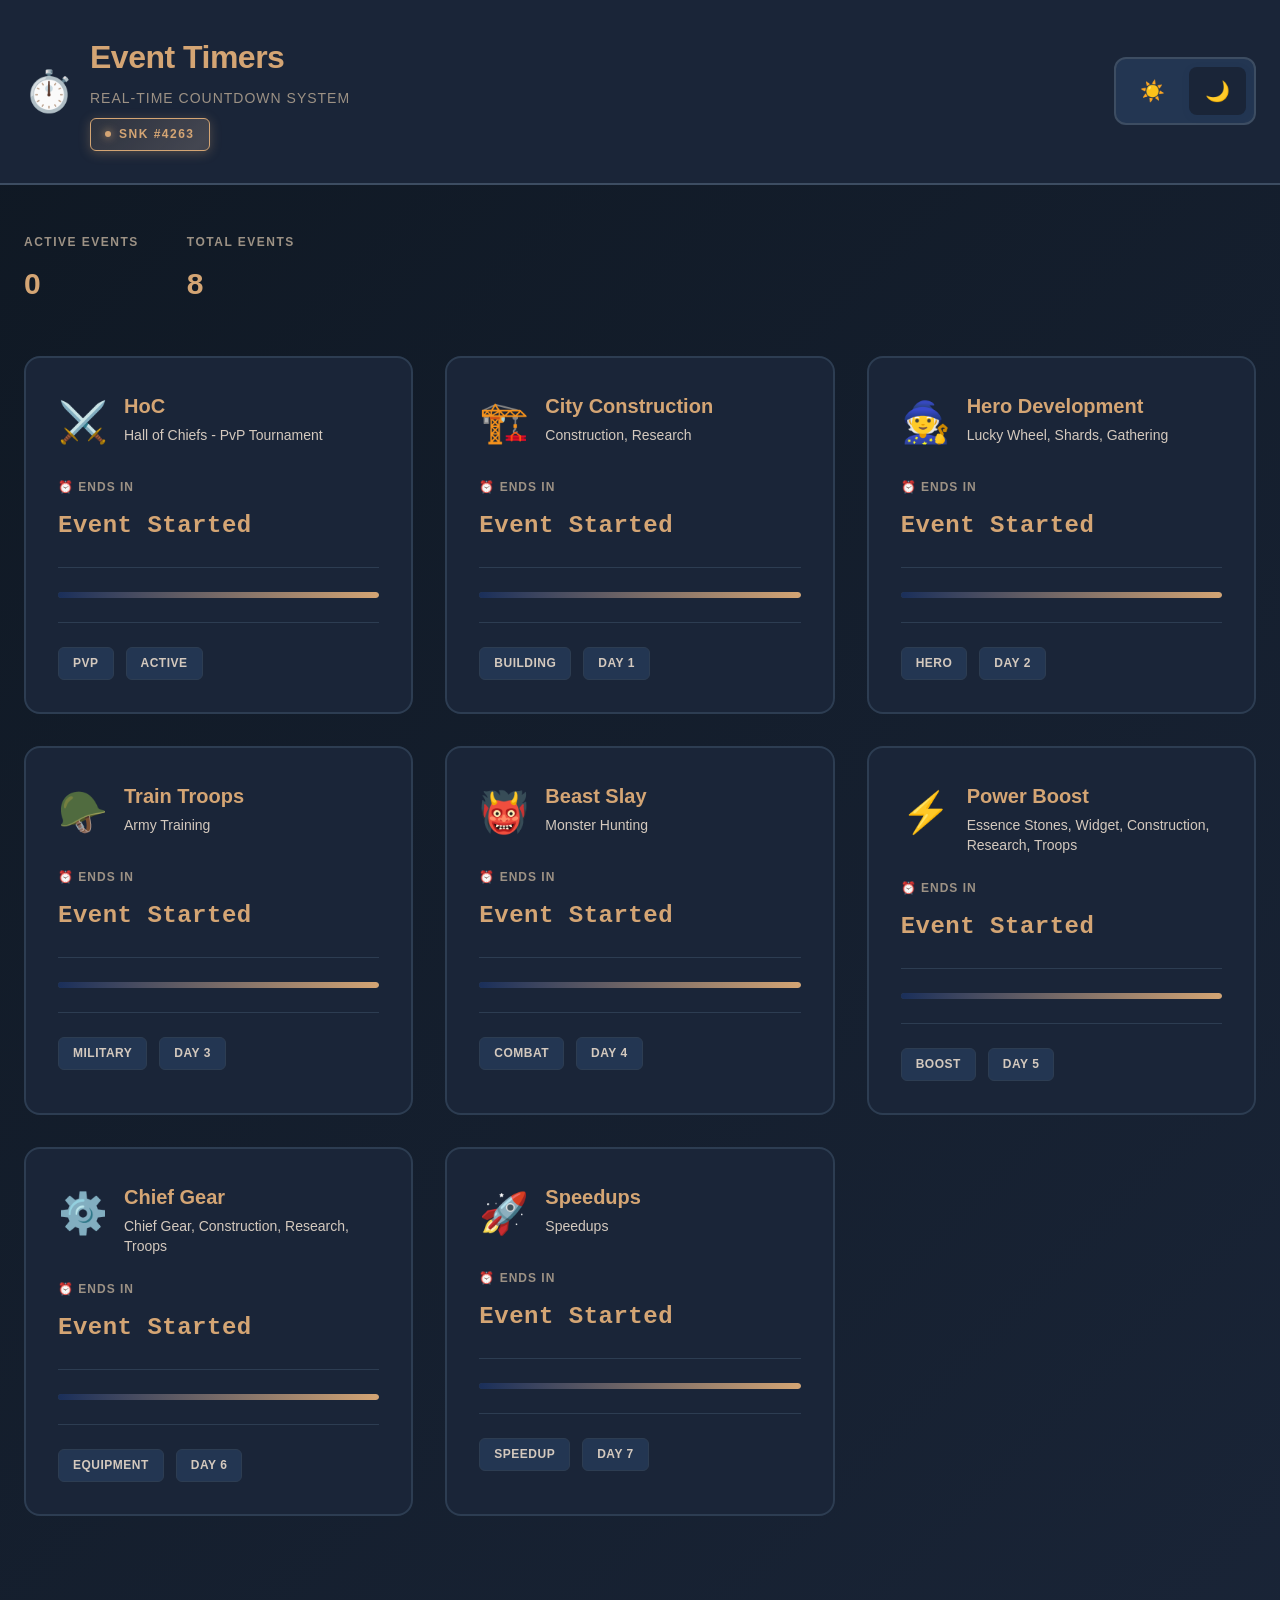
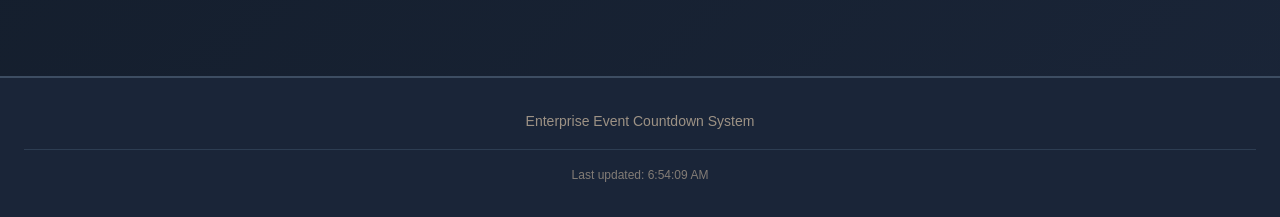
==== commit d4048e40: "Update index.html" ====
--- a/index.html
+++ b/index.html
@@ -1,464 +1,1051 @@
 <!DOCTYPE html>
-<html lang="en">
+<html lang="de">
 <head>
-  <meta charset="UTF-8" />
-  <meta name="viewport" content="width=device-width, initial-scale=1.0" />
-  <title>Countdown Timers</title>
-  <style>
-    :root {
-      --gold:        #d4a574;
-      --gold-light:  #e8c99a;
-      --gold-dark:   #a87840;
-    }
-    [data-theme="dark"] {
-      --bg:          #0d1b2e;
-      --bg-card:     #132140;
-      --border:      #2a4070;
-      --text-primary:#e8dcc8;
-      --text-muted:  #8fa3c0;
-      --text-label:  #b8cce0;
-      --accent:      #d4a574;
-      --shadow:      0 4px 24px rgba(0,0,0,0.5);
-    }
-    [data-theme="light"] {
-      --bg:          #f0f4fa;
-      --bg-card:     #ffffff;
-      --border:      #c8d6ea;
-      --text-primary:#1a2f5a;
-      --text-muted:  #4a6080;
-      --text-label:  #2a4878;
-      --accent:      #a87840;
-      --shadow:      0 4px 24px rgba(26,47,90,0.12);
-    }
-    *, *::before, *::after { box-sizing: border-box; margin: 0; padding: 0; }
-    body {
-      font-family: -apple-system, BlinkMacSystemFont, "Segoe UI", Roboto,
-                   "Helvetica Neue", Arial, sans-serif;
-      background: var(--bg);
-      color: var(--text-primary);
-      min-height: 100vh;
-      transition: background 0.3s, color 0.3s;
-    }
-
-    /* ── Header ── */
-    .header {
-      background: linear-gradient(135deg, #09111f 0%, #1a2f5a 60%, #243f78 100%);
-      border-bottom: 2px solid #a87840;
-      padding: 0 1.5rem;
-      position: sticky; top: 0; z-index: 100;
-      box-shadow: 0 2px 20px rgba(0,0,0,0.4);
-    }
-    .header-inner {
-      max-width: 1100px; margin: 0 auto;
-      height: 64px; display: flex;
-      align-items: center; justify-content: space-between;
-    }
-    .header-brand { display: flex; align-items: center; gap: 0.65rem; }
-    .header-icon {
-      width: 32px; height: 32px;
-      background: linear-gradient(135deg, #a87840, #e8c99a);
-      border-radius: 8px; display: flex;
-      align-items: center; justify-content: center;
-      font-size: 1rem; flex-shrink: 0;
-    }
-    .header-title {
-      font-size: 1.15rem; font-weight: 700;
-      color: #e8c99a; letter-spacing: 0.04em; text-transform: uppercase;
-    }
-    .header-subtitle {
-      font-size: 0.7rem; color: rgba(212,165,116,0.65);
-      letter-spacing: 0.08em; text-transform: uppercase; margin-top: 1px;
-    }
-
-    /* ── Toggle ── */
-    .toggle-wrap {
-      display: flex; align-items: center; gap: 0.5rem;
-      cursor: pointer; user-select: none;
-    }
-    .toggle-label {
-      font-size: 0.75rem; color: rgba(212,165,116,0.7);
-      letter-spacing: 0.06em; text-transform: uppercase;
-    }
-    .toggle-track {
-      width: 44px; height: 24px;
-      background: rgba(255,255,255,0.15);
-      border: 1px solid #a87840; border-radius: 12px;
-      position: relative; transition: background 0.2s;
-    }
-    .toggle-track.active { background: rgba(212,165,116,0.3); }
-    .toggle-thumb {
-      position: absolute; top: 3px; left: 3px;
-      width: 16px; height: 16px;
-      background: #d4a574; border-radius: 50%;
-      transition: transform 0.2s;
-    }
-    .toggle-track.active .toggle-thumb { transform: translateX(20px); }
-
-    /* ── Layout ── */
-    .container { max-width: 1100px; margin: 0 auto; padding: 2rem 1.5rem 3rem; }
-    .section-label {
-      display: flex; align-items: center; gap: 0.75rem; margin-bottom: 1.5rem;
-    }
-    .section-label::before {
-      content: ''; display: block; width: 4px; height: 20px;
-      background: linear-gradient(180deg, #d4a574, #a87840); border-radius: 2px;
-    }
-    .section-label span {
-      font-size: 0.75rem; font-weight: 700; letter-spacing: 0.12em;
-      text-transform: uppercase; color: var(--text-muted);
-    }
-    .section-label::after {
-      content: ''; flex: 1; height: 1px;
-      background: linear-gradient(90deg, var(--border), transparent);
-    }
-    .timer-grid {
-      display: grid;
-      grid-template-columns: repeat(auto-fill, minmax(280px, 1fr));
-      gap: 1.25rem;
-    }
-
-    /* ── Card ── */
-    .timer-card {
-      background: var(--bg-card);
-      border: 1px solid var(--border);
-      border-radius: 12px; padding: 1.35rem 1.4rem;
-      box-shadow: var(--shadow);
-      transition: transform 0.18s, box-shadow 0.18s, border-color 0.18s;
-      position: relative; overflow: hidden;
-    }
-    .timer-card::before {
-      content: ''; position: absolute; top: 0; left: 0;
-      width: 100%; height: 3px;
-      background: linear-gradient(90deg, #a87840, #e8c99a, #a87840);
-    }
-    .timer-card:hover {
-      transform: translateY(-2px);
-      box-shadow: var(--shadow), 0 0 0 1px #a87840;
-      border-color: #a87840;
-    }
-    .card-badge {
-      display: inline-flex; align-items: center; gap: 0.3rem;
-      font-size: 0.65rem; font-weight: 700;
-      letter-spacing: 0.1em; text-transform: uppercase;
-      padding: 0.2rem 0.55rem; border-radius: 4px; margin-bottom: 0.75rem;
-    }
-    .card-badge.upcoming {
-      background: rgba(212,165,116,0.12); color: #d4a574;
-      border: 1px solid rgba(212,165,116,0.3);
-    }
-    .card-badge.active {
-      background: rgba(72,187,120,0.12); color: #68d391;
-      border: 1px solid rgba(72,187,120,0.3);
-    }
-    .badge-dot { width: 5px; height: 5px; border-radius: 50%; background: currentColor; }
-    .badge-dot.pulse { animation: pulse 1.5s ease-in-out infinite; }
-    @keyframes pulse {
-      0%,100% { opacity:1; transform:scale(1); }
-      50%      { opacity:.4; transform:scale(.7); }
-    }
-    .card-description {
-      font-size: 0.95rem; font-weight: 700;
-      color: var(--text-primary); line-height: 1.3; margin-bottom: 1rem;
-    }
-    .card-divider {
-      height: 1px;
-      background: linear-gradient(90deg, var(--border), transparent);
-      margin-bottom: 1rem;
-    }
-    .timer-block { margin-bottom: 0.6rem; }
-    .timer-block:last-child { margin-bottom: 0; }
-    .timer-block-label {
-      font-size: 0.65rem; font-weight: 700; letter-spacing: 0.1em;
-      text-transform: uppercase; color: var(--text-muted); margin-bottom: 0.25rem;
-    }
-    .timer-block-value.ends {
-      font-size: 0.78rem; font-weight: 500; color: var(--text-label);
-    }
-
-    /* ── Segments ── */
-    .segments {
-      display: flex; align-items: flex-start;
-      gap: 0.3rem; flex-wrap: nowrap;
-    }
-    .seg { text-align: center; min-width: 34px; }
-    .seg-value {
-      font-size: 1.4rem; font-weight: 800; color: var(--accent);
-      font-variant-numeric: tabular-nums;
-      line-height: 1; letter-spacing: -0.02em;
-    }
-    .seg-unit {
-      font-size: 0.55rem; font-weight: 600; letter-spacing: 0.08em;
-      text-transform: uppercase; color: var(--text-muted); margin-top: 2px;
-    }
-    .seg-sep {
-      font-size: 1.4rem; font-weight: 800; color: var(--border);
-      line-height: 1; padding-bottom: 14px; align-self: flex-end;
-    }
-
-    /* ── Empty ── */
-    .empty-state { text-align: center; padding: 4rem 2rem; color: var(--text-muted); }
-    .empty-icon  { font-size: 3rem; margin-bottom: 1rem; opacity: 0.4; }
-    .empty-title {
-      font-size: 1rem; font-weight: 700; letter-spacing: 0.06em;
-      text-transform: uppercase; margin-bottom: 0.5rem;
-    }
-    .empty-sub { font-size: 0.8rem; }
-
-    /* ── Footer ── */
-    .footer {
-      text-align: center; padding: 1.5rem;
-      border-top: 1px solid var(--border);
-      color: var(--text-muted); font-size: 0.7rem;
-      letter-spacing: 0.06em; text-transform: uppercase;
-    }
-    .footer span { color: #a87840; }
-
-    /* ── Responsive ── */
-    @media (max-width: 600px) {
-      .header-inner   { height: 56px; }
-      .header-title   { font-size: 0.95rem; }
-      .header-subtitle{ display: none; }
-      .container      { padding: 1.25rem 1rem 2rem; }
-      .timer-grid     { grid-template-columns: 1fr; }
-      .seg-value      { font-size: 1.15rem; }
-      .seg            { min-width: 28px; }
-    }
-    @media (min-width: 1400px) {
-      .timer-grid { grid-template-columns: repeat(4, 1fr); }
-    }
-  </style>
+    <meta charset="UTF-8">
+    <meta name="viewport" content="width=device-width, initial-scale=1.0">
+    <title>Event Countdown - Enterprise</title>
+    <style>
+        /* ============================================
+           COLOR SYSTEM - GOLD & NAVY
+           ============================================ */
+
+        :root {
+            /* Light Mode */
+            --primary-navy: #1a2f5a;
+            --primary-gold: #d4a574;
+            --primary-gold-dark: #b8926f;
+            --primary-gold-light: #e8c9b3;
+            
+            --bg-primary-light: #ffffff;
+            --bg-secondary-light: #f8f6f3;
+            --bg-tertiary-light: #f0ede8;
+            
+            --text-primary-light: #1a2f5a;
+            --text-secondary-light: #4a5f7f;
+            --text-tertiary-light: #8a9fb0;
+            
+            --border-light-mode: #e5ddd3;
+            --border-light-mode-strong: #d9cfc2;
+            
+            /* Dark Mode */
+            --bg-primary-dark: #0f1823;
+            --bg-secondary-dark: #1a2538;
+            --bg-tertiary-dark: #233652;
+            
+            --text-primary-dark: #f5f1ed;
+            --text-secondary-dark: #d4c9be;
+            --text-tertiary-dark: #9d9285;
+            
+            --border-dark-mode: #2d3d52;
+            --border-dark-mode-strong: #3d4d62;
+            
+            /* Semantic Colors */
+            --success: #2ecc71;
+            --warning: #f39c12;
+            --danger: #e74c3c;
+            --info: #3498db;
+            
+            /* Shadow */
+            --shadow-sm: 0 2px 8px rgba(26, 47, 90, 0.08);
+            --shadow-md: 0 8px 24px rgba(26, 47, 90, 0.12);
+            --shadow-lg: 0 16px 48px rgba(26, 47, 90, 0.16);
+        }
+
+        @media (prefers-color-scheme: dark) {
+            :root {
+                color-scheme: dark;
+            }
+        }
+
+        /* ============================================
+           RESET & BASE
+           ============================================ */
+
+        * {
+            margin: 0;
+            padding: 0;
+            box-sizing: border-box;
+        }
+
+        html {
+            font-size: 16px;
+            -webkit-font-smoothing: antialiased;
+            scroll-behavior: smooth;
+        }
+
+        body {
+            font-family: -apple-system, BlinkMacSystemFont, "Segoe UI", Roboto, "Helvetica Neue", sans-serif;
+            background: var(--bg-primary-light);
+            color: var(--text-primary-light);
+            line-height: 1.6;
+            transition: background 0.4s ease, color 0.4s ease;
+        }
+
+        body.dark-mode {
+            background: linear-gradient(135deg, var(--bg-primary-dark) 0%, var(--bg-secondary-dark) 100%);
+            color: var(--text-primary-dark);
+        }
+
+        body.light-mode {
+            background: linear-gradient(135deg, var(--bg-primary-light) 0%, var(--bg-secondary-light) 100%);
+            color: var(--text-primary-light);
+        }
+
+        /* ============================================
+           HEADER
+           ============================================ */
+
+        header {
+            background: var(--bg-primary-light);
+            border-bottom: 2px solid var(--border-light-mode);
+            padding: 2rem 1.5rem;
+            position: sticky;
+            top: 0;
+            z-index: 100;
+            backdrop-filter: blur(10px);
+            transition: all 0.4s ease;
+        }
+
+        body.dark-mode header {
+            background: var(--bg-secondary-dark);
+            border-bottom-color: var(--border-dark-mode-strong);
+        }
+
+        .header-content {
+            max-width: 1400px;
+            margin: 0 auto;
+            display: flex;
+            justify-content: space-between;
+            align-items: center;
+            gap: 2rem;
+            flex-wrap: wrap;
+        }
+
+        .header-title {
+            display: flex;
+            align-items: center;
+            gap: 1rem;
+        }
+
+        .header-icon {
+            font-size: 2.5rem;
+            animation: float 4s ease-in-out infinite;
+        }
+
+        @keyframes float {
+            0%, 100% { transform: translateY(0); }
+            50% { transform: translateY(-8px); }
+        }
+
+        .header-title h1 {
+            font-size: 2rem;
+            font-weight: 700;
+            letter-spacing: -0.5px;
+            color: var(--primary-navy);
+        }
+
+        body.dark-mode .header-title h1 {
+            color: var(--primary-gold);
+        }
+
+        .header-subtitle {
+            font-size: 0.875rem;
+            color: var(--text-tertiary-light);
+            font-weight: 500;
+            text-transform: uppercase;
+            letter-spacing: 1px;
+            margin-top: 0.25rem;
+        }
+
+        body.dark-mode .header-subtitle {
+            color: var(--text-tertiary-dark);
+        }
+
+        /* ============================================
+           SNK BADGE - GOLD ENTERPRISE ANIMATION
+           ============================================ */
+
+        .snk-badge {
+            display: inline-flex;
+            align-items: center;
+            gap: 0.5rem;
+            margin-top: 0.5rem;
+            padding: 0.375rem 0.875rem;
+            background: linear-gradient(135deg, 
+                rgba(212, 165, 116, 0.15) 0%, 
+                rgba(232, 201, 179, 0.25) 50%, 
+                rgba(212, 165, 116, 0.15) 100%);
+            background-size: 200% 100%;
+            border: 1px solid var(--primary-gold);
+            border-radius: 6px;
+            font-size: 0.75rem;
+            font-weight: 700;
+            letter-spacing: 1.5px;
+            text-transform: uppercase;
+            color: var(--primary-gold-dark);
+            position: relative;
+            overflow: hidden;
+            animation: shimmer 3s ease-in-out infinite;
+            box-shadow: 0 2px 8px rgba(212, 165, 116, 0.2);
+        }
+
+        body.dark-mode .snk-badge {
+            color: var(--primary-gold);
+            background: linear-gradient(135deg, 
+                rgba(212, 165, 116, 0.1) 0%, 
+                rgba(232, 201, 179, 0.2) 50%, 
+                rgba(212, 165, 116, 0.1) 100%);
+            background-size: 200% 100%;
+            box-shadow: 0 2px 12px rgba(212, 165, 116, 0.3);
+        }
+
+        @keyframes shimmer {
+            0%, 100% {
+                background-position: 0% 50%;
+                box-shadow: 0 2px 8px rgba(212, 165, 116, 0.2);
+            }
+            50% {
+                background-position: 100% 50%;
+                box-shadow: 0 4px 16px rgba(212, 165, 116, 0.4);
+            }
+        }
+
+        body.dark-mode .snk-badge {
+            animation: shimmerDark 3s ease-in-out infinite;
+        }
+
+        @keyframes shimmerDark {
+            0%, 100% {
+                background-position: 0% 50%;
+                box-shadow: 0 2px 12px rgba(212, 165, 116, 0.3);
+            }
+            50% {
+                background-position: 100% 50%;
+                box-shadow: 0 4px 20px rgba(212, 165, 116, 0.6);
+            }
+        }
+
+        .snk-badge::before {
+            content: '';
+            position: absolute;
+            top: 0;
+            left: -100%;
+            width: 100%;
+            height: 100%;
+            background: linear-gradient(90deg, 
+                transparent, 
+                rgba(232, 201, 179, 0.4), 
+                transparent);
+            animation: shine 3s ease-in-out infinite;
+        }
+
+        @keyframes shine {
+            0% { left: -100%; }
+            50% { left: 100%; }
+            100% { left: 100%; }
+        }
+
+        .snk-dot {
+            width: 6px;
+            height: 6px;
+            border-radius: 50%;
+            background: var(--primary-gold);
+            box-shadow: 0 0 8px var(--primary-gold);
+            animation: pulse-dot 1.5s ease-in-out infinite;
+        }
+
+        @keyframes pulse-dot {
+            0%, 100% {
+                opacity: 1;
+                transform: scale(1);
+                box-shadow: 0 0 8px var(--primary-gold);
+            }
+            50% {
+                opacity: 0.6;
+                transform: scale(1.3);
+                box-shadow: 0 0 16px var(--primary-gold), 0 0 24px var(--primary-gold-light);
+            }
+        }
+
+        /* ============================================
+           THEME TOGGLE
+           ============================================ */
+
+        .theme-toggle {
+            display: flex;
+            gap: 0.5rem;
+            background: var(--bg-secondary-light);
+            border: 2px solid var(--border-light-mode);
+            border-radius: 12px;
+            padding: 0.5rem;
+            transition: all 0.4s ease;
+        }
+
+        body.dark-mode .theme-toggle {
+            background: var(--bg-tertiary-dark);
+            border-color: var(--border-dark-mode-strong);
+        }
+
+        .theme-btn {
+            background: none;
+            border: none;
+            padding: 0.75rem 1rem;
+            cursor: pointer;
+            font-size: 1.25rem;
+            border-radius: 8px;
+            transition: all 0.3s ease;
+            color: var(--text-tertiary-light);
+            font-weight: 600;
+        }
+
+        body.dark-mode .theme-btn {
+            color: var(--text-tertiary-dark);
+        }
+
+        .theme-btn.active {
+            background: var(--bg-primary-light);
+            color: var(--primary-navy);
+            box-shadow: var(--shadow-sm);
+        }
+
+        body.dark-mode .theme-btn.active {
+            background: var(--bg-secondary-dark);
+            color: var(--primary-gold);
+        }
+
+        /* ============================================
+           MAIN CONTAINER
+           ============================================ */
+
+        main {
+            max-width: 1400px;
+            margin: 0 auto;
+            padding: 3rem 1.5rem;
+        }
+
+        .container-header {
+            margin-bottom: 3rem;
+            display: flex;
+            justify-content: space-between;
+            align-items: center;
+            flex-wrap: wrap;
+            gap: 2rem;
+        }
+
+        .stats-bar {
+            display: flex;
+            gap: 3rem;
+            flex-wrap: wrap;
+        }
+
+        .stat-item {
+            display: flex;
+            flex-direction: column;
+            gap: 0.5rem;
+        }
+
+        .stat-label {
+            font-size: 0.75rem;
+            color: var(--text-tertiary-light);
+            text-transform: uppercase;
+            letter-spacing: 1.5px;
+            font-weight: 700;
+        }
+
+        body.dark-mode .stat-label {
+            color: var(--text-tertiary-dark);
+        }
+
+        .stat-value {
+            font-size: 1.875rem;
+            font-weight: 700;
+            color: var(--primary-navy);
+        }
+
+        body.dark-mode .stat-value {
+            color: var(--primary-gold);
+        }
+
+        /* ============================================
+           TIMER GRID
+           ============================================ */
+
+        .timer-grid {
+            display: grid;
+            grid-template-columns: repeat(auto-fill, minmax(340px, 1fr));
+            gap: 2rem;
+            margin-bottom: 3rem;
+        }
+
+        @media (max-width: 640px) {
+            .timer-grid {
+                grid-template-columns: 1fr;
+                gap: 1.5rem;
+            }
+        }
+
+        /* ============================================
+           TIMER CARD
+           ============================================ */
+
+        .timer-card {
+            background: var(--bg-primary-light);
+            border: 2px solid var(--border-light-mode);
+            border-radius: 16px;
+            padding: 2rem;
+            transition: all 0.3s cubic-bezier(0.4, 0, 0.2, 1);
+            position: relative;
+            overflow: hidden;
+        }
+
+        body.dark-mode .timer-card {
+            background: var(--bg-secondary-dark);
+            border-color: var(--border-dark-mode);
+        }
+
+        .timer-card::before {
+            content: '';
+            position: absolute;
+            top: 0;
+            left: 0;
+            right: 0;
+            height: 4px;
+            background: linear-gradient(90deg, var(--primary-navy), var(--primary-gold));
+            transform: scaleX(0);
+            transform-origin: left;
+            transition: transform 0.6s ease;
+        }
+
+        .timer-card:hover {
+            border-color: var(--primary-gold);
+            transform: translateY(-6px);
+            box-shadow: var(--shadow-lg);
+        }
+
+        body.dark-mode .timer-card:hover {
+            border-color: var(--primary-gold);
+        }
+
+        .timer-card:hover::before {
+            transform: scaleX(1);
+        }
+
+        .timer-header {
+            display: flex;
+            align-items: flex-start;
+            justify-content: space-between;
+            margin-bottom: 1.5rem;
+            gap: 1rem;
+        }
+
+        .timer-icon {
+            font-size: 2.5rem;
+            flex-shrink: 0;
+        }
+
+        .timer-meta {
+            flex: 1;
+        }
+
+        .timer-name {
+            font-size: 1.25rem;
+            font-weight: 700;
+            color: var(--primary-navy);
+            margin-bottom: 0.25rem;
+        }
+
+        body.dark-mode .timer-name {
+            color: var(--primary-gold);
+        }
+
+        .timer-description {
+            font-size: 0.875rem;
+            color: var(--text-secondary-light);
+            line-height: 1.4;
+        }
+
+        body.dark-mode .timer-description {
+            color: var(--text-secondary-dark);
+        }
+
+        .timer-divider {
+            height: 1px;
+            background: var(--border-light-mode);
+            margin: 1.5rem 0;
+        }
+
+        body.dark-mode .timer-divider {
+            background: var(--border-dark-mode);
+        }
+
+        .timer-status {
+            font-size: 0.75rem;
+            color: var(--text-tertiary-light);
+            text-transform: uppercase;
+            letter-spacing: 1px;
+            margin-bottom: 0.75rem;
+            font-weight: 700;
+        }
+
+        body.dark-mode .timer-status {
+            color: var(--text-tertiary-dark);
+        }
+
+        .timer-value {
+            font-family: 'Courier New', monospace;
+            font-size: 1.5rem;
+            font-weight: 700;
+            color: var(--primary-navy);
+            margin-bottom: 1.5rem;
+            line-height: 1.4;
+            letter-spacing: 0.5px;
+        }
+
+        body.dark-mode .timer-value {
+            color: var(--primary-gold);
+        }
+
+        .timer-end {
+            font-size: 0.875rem;
+            color: var(--text-secondary-light);
+            font-family: 'Courier New', monospace;
+        }
+
+        body.dark-mode .timer-end {
+            color: var(--text-secondary-dark);
+        }
+
+        .timer-progress {
+            margin-top: 1.5rem;
+            height: 6px;
+            background: var(--border-light-mode);
+            border-radius: 3px;
+            overflow: hidden;
+        }
+
+        body.dark-mode .timer-progress {
+            background: var(--border-dark-mode);
+        }
+
+        .timer-progress-bar {
+            height: 100%;
+            background: linear-gradient(90deg, var(--primary-navy), var(--primary-gold));
+            border-radius: 3px;
+            transition: width 1s linear;
+        }
+
+        /* ============================================
+           TIMER BADGES
+           ============================================ */
+
+        .timer-badges {
+            display: flex;
+            flex-wrap: wrap;
+            gap: 0.75rem;
+            margin-top: 1.5rem;
+            padding-top: 1.5rem;
+            border-top: 1px solid var(--border-light-mode);
+        }
+
+        body.dark-mode .timer-badges {
+            border-top-color: var(--border-dark-mode);
+        }
+
+        .badge {
+            display: inline-block;
+            padding: 0.375rem 0.875rem;
+            background: var(--bg-secondary-light);
+            color: var(--text-secondary-light);
+            border-radius: 6px;
+            font-size: 0.75rem;
+            font-weight: 600;
+            text-transform: uppercase;
+            letter-spacing: 0.5px;
+            border: 1px solid var(--border-light-mode);
+        }
+
+        body.dark-mode .badge {
+            background: var(--bg-tertiary-dark);
+            color: var(--text-secondary-dark);
+            border-color: var(--border-dark-mode);
+        }
+
+        .badge.active {
+            background: rgba(46, 204, 113, 0.1);
+            color: var(--success);
+            border-color: var(--success);
+        }
+
+        .badge.upcoming {
+            background: rgba(212, 165, 116, 0.1);
+            color: var(--primary-gold-dark);
+            border-color: var(--primary-gold-dark);
+        }
+
+        .badge.limited {
+            background: rgba(243, 156, 18, 0.1);
+            color: var(--warning);
+            border-color: var(--warning);
+        }
+
+        /* ============================================
+           EMPTY STATE
+           ============================================ */
+
+        .empty-state {
+            text-align: center;
+            padding: 4rem 1.5rem;
+            color: var(--text-tertiary-light);
+            font-size: 1.125rem;
+        }
+
+        body.dark-mode .empty-state {
+            color: var(--text-tertiary-dark);
+        }
+
+        /* ============================================
+           FOOTER
+           ============================================ */
+
+        footer {
+            background: var(--bg-secondary-light);
+            border-top: 2px solid var(--border-light-mode);
+            padding: 2rem 1.5rem;
+            text-align: center;
+            color: var(--text-tertiary-light);
+            font-size: 0.875rem;
+            margin-top: 4rem;
+            transition: all 0.4s ease;
+        }
+
+        body.dark-mode footer {
+            background: var(--bg-secondary-dark);
+            border-top-color: var(--border-dark-mode-strong);
+            color: var(--text-tertiary-dark);
+        }
+
+        .footer-divider {
+            height: 1px;
+            background: var(--border-light-mode);
+            margin: 1rem 0;
+        }
+
+        body.dark-mode .footer-divider {
+            background: var(--border-dark-mode);
+        }
+
+        /* ============================================
+           ANIMATIONS
+           ============================================ */
+
+        @keyframes slideIn {
+            from {
+                opacity: 0;
+                transform: translateY(20px);
+            }
+            to {
+                opacity: 1;
+                transform: translateY(0);
+            }
+        }
+
+        .timer-card {
+            animation: slideIn 0.5s ease-out;
+        }
+
+        .timer-card:nth-child(1) { animation-delay: 0.05s; }
+        .timer-card:nth-child(2) { animation-delay: 0.1s; }
+        .timer-card:nth-child(3) { animation-delay: 0.15s; }
+        .timer-card:nth-child(4) { animation-delay: 0.2s; }
+        .timer-card:nth-child(5) { animation-delay: 0.25s; }
+        .timer-card:nth-child(6) { animation-delay: 0.3s; }
+        .timer-card:nth-child(7) { animation-delay: 0.35s; }
+        .timer-card:nth-child(8) { animation-delay: 0.4s; }
+
+        /* ============================================
+           SCROLLBAR STYLING
+           ============================================ */
+
+        ::-webkit-scrollbar {
+            width: 10px;
+            height: 10px;
+        }
+
+        ::-webkit-scrollbar-track {
+            background: var(--bg-secondary-light);
+        }
+
+        body.dark-mode ::-webkit-scrollbar-track {
+            background: var(--bg-secondary-dark);
+        }
+
+        ::-webkit-scrollbar-thumb {
+            background: var(--border-light-mode);
+            border-radius: 5px;
+        }
+
+        body.dark-mode ::-webkit-scrollbar-thumb {
+            background: var(--border-dark-mode-strong);
+        }
+
+        ::-webkit-scrollbar-thumb:hover {
+            background: var(--primary-gold-dark);
+        }
+
+        /* ============================================
+           RESPONSIVE DESIGN
+           ============================================ */
+
+        @media (max-width: 768px) {
+            header {
+                padding: 1.5rem;
+            }
+
+            .header-content {
+                gap: 1rem;
+            }
+
+            .header-title h1 {
+                font-size: 1.5rem;
+            }
+
+            main {
+                padding: 2rem 1.5rem;
+            }
+
+            .container-header {
+                margin-bottom: 2rem;
+                gap: 1rem;
+            }
+
+            .stats-bar {
+                gap: 1.5rem;
+            }
+
+            .timer-card {
+                padding: 1.5rem;
+            }
+        }
+
+        @media (max-width: 480px) {
+            header {
+                padding: 1rem;
+            }
+
+            .header-title h1 {
+                font-size: 1.25rem;
+            }
+
+            .header-icon {
+                font-size: 2rem;
+            }
+
+            main {
+                padding: 1.5rem;
+            }
+
+            .timer-name {
+                font-size: 1.125rem;
+            }
+
+            .timer-value {
+                font-size: 1.25rem;
+            }
+
+            .stat-value {
+                font-size: 1.5rem;
+            }
+
+            .theme-toggle {
+                width: 100%;
+                justify-content: space-around;
+            }
+        }
+    </style>
 </head>
-<body data-theme="dark">
-
-<!-- Header -->
-<header class="header">
-  <div class="header-inner">
-    <div class="header-brand">
-      <div class="header-icon">&#9203;</div>
-      <div>
-        <div class="header-title">Event Timers</div>
-        <div class="header-subtitle">Live Countdown Dashboard</div>
-      </div>
-    </div>
-    <div class="toggle-wrap" id="themeToggle"
-         role="button" aria-label="Toggle theme" tabindex="0">
-      <span class="toggle-label" id="toggleLabel">Dark</span>
-      <div class="toggle-track" id="toggleTrack">
-        <div class="toggle-thumb"></div>
-      </div>
-    </div>
-  </div>
-</header>
-
-<!-- Main -->
-<main class="container">
-  <div class="section-label">
-    <span>Active &amp; Upcoming Events</span>
-  </div>
-  <div class="timer-grid" id="timerGrid"></div>
-  <div class="empty-state" id="emptyState" style="display:none;">
-    <div class="empty-icon">&#128235;</div>
-    <div class="empty-title">No Timers Available</div>
-    <div class="empty-sub" id="emptyMsg">No upcoming events scheduled.</div>
-  </div>
-</main>
-
-<!-- Footer -->
-<footer class="footer">
-  Data source: <span>wos-hoc-4263</span>
-  &nbsp;&middot;&nbsp; Updates every second
-</footer>
-
-<script>
-  /* ── ECHTE ZEITEN aus wos-hoc-4263.support-009.workers.dev/timers.json ── */
-  const timersData = [
-    {
-      "startDate": "2026-05-18T00:00Z",
-      "endDate": "2026-05-24T23:59Z",
-      "description": "HoC"
-    },
-    {
-      "startDate": "2026-05-18T00:00Z",
-      "endDate": "2026-05-18T23:59Z",
-      "description": "City Construction (Construction, Research)"
-    },
-    {
-      "startDate": "2026-05-19T00:00Z",
-      "endDate": "2026-05-19T23:59Z",
-      "description": "Hero Development (Lucky Wheel, Shards, Gathering)"
-    },
-    {
-      "startDate": "2026-05-20T00:00Z",
-      "endDate": "2026-05-20T23:59Z",
-      "description": "Train Troops"
-    },
-    {
-      "startDate": "2026-05-21T00:00Z",
-      "endDate": "2026-05-21T23:59Z",
-      "description": "Beast Slay"
-    },
-    {
-      "startDate": "2026-05-22T00:00Z",
-      "endDate": "2026-05-22T23:59Z",
-      "description": "Power Boost(Essence Stones, Widget, Construction, Research, Troops)"
-    },
-    {
-      "startDate": "2026-05-23T00:00Z",
-      "endDate": "2026-05-23T23:59Z",
-      "description": "Chief Gear, Construction, Research, Troops"
-    },
-    {
-      "startDate": "2026-05-24T00:00Z",
-      "endDate": "2026-05-24T23:59Z",
-      "description": "Speedups"
-    }
-  ];
-
-  /* ── Theme ── */
-  const body        = document.body;
-  const toggleTrack = document.getElementById('toggleTrack');
-  const toggleLabel = document.getElementById('toggleLabel');
-
-  function applyTheme(t) {
-    body.setAttribute('data-theme', t);
-    const isDark = t === 'dark';
-    toggleTrack.classList.toggle('active', !isDark);
-    toggleLabel.textContent = isDark ? 'Dark' : 'Light';
-    try { localStorage.setItem('cd-theme', t); } catch(e) {}
-  }
-
-  (function () {
-    let saved = 'dark';
-    try { saved = localStorage.getItem('cd-theme') || 'dark'; } catch(e) {}
-    applyTheme(saved);
-  })();
-
-  document.getElementById('themeToggle').addEventListener('click', () => {
-    applyTheme(body.getAttribute('data-theme') === 'dark' ? 'light' : 'dark');
-  });
-  document.getElementById('themeToggle').addEventListener('keydown', e => {
-    if (e.key === 'Enter' || e.key === ' ') {
-      e.preventDefault();
-      applyTheme(body.getAttribute('data-theme') === 'dark' ? 'light' : 'dark');
-    }
-  });
-
-  /* ── Helpers ── */
-  function pad(n) { return String(n).padStart(2, '0'); }
-
-  function timeParts(ms) {
-    const t = Math.max(0, Math.floor(ms / 1000));
-    return {
-      d: Math.floor(t / 86400),
-      h: Math.floor((t % 86400) / 3600),
-      m: Math.floor((t % 3600) / 60),
-      s: t % 60
-    };
-  }
-
-  function segsHTML(ms) {
-    const { d, h, m, s } = timeParts(ms);
-    const seg = (v, u) =>
-      '<div class="seg">' +
-        '<div class="seg-value">' + pad(v) + '</div>' +
-        '<div class="seg-unit">'  + u      + '</div>' +
-      '</div>';
-    const sep = '<div class="seg-sep">:</div>';
-    return '<div class="segments">' +
-      seg(d,'Days') + sep + seg(h,'Hrs') + sep + seg(m,'Min') + sep + seg(s,'Sec') +
-    '</div>';
-  }
-
-  function endsText(ms) {
-    const { d, h, m, s } = timeParts(ms);
-    const p = [];
-    if (d) p.push(d + ' day'  + (d !== 1 ? 's' : ''));
-    if (h) p.push(h + ' hr'   + (h !== 1 ? 's' : ''));
-    if (m) p.push(m + ' min');
-    p.push(s + ' sec');
-    return p.join(' ');
-  }
-
-  function esc(str) {
-    return str
-      .replace(/&/g, '&amp;').replace(/</g, '&lt;')
-      .replace(/>/g, '&gt;').replace(/"/g, '&quot;');
-  }
-
-  /* ── Timer Setup ── */
-  const timers = timersData.map(t => ({
-    description: t.description,
-    start: Date.parse(t.startDate),
-    end: Date.parse(t.endDate)
-  })).filter(t => !isNaN(t.start) && !isNaN(t.end) && t.end > t.start);
-
-  const grid       = document.getElementById('timerGrid');
-  const emptyState = document.getElementById('emptyState');
-
-  /* ── Build card ── */
-  function buildCard(timer) {
-    const card   = document.createElement('div');
-    card.className = 'timer-card';
-    const now    = Date.now();
-    const active = now >= timer.start && now <= timer.end;
-    const cd     = active ? timer.end - now : timer.start - now;
-    const ei     = timer.end - now;
-
-    card.innerHTML =
-      '<div class="card-badge ' + (active ? 'active' : 'upcoming') + '">' +
-        '<div class="badge-dot' + (active ? ' pulse' : '') + '"></div>' +
-        (active ? 'Active' : 'Upcoming') +
-      '</div>' +
-      '<div class="card-description">' + esc(timer.description) + '</div>' +
-      '<div class="card-divider"></div>' +
-      '<div class="timer-block">' +
-        '<div class="timer-block-label">' + (active ? 'Ends in' : 'Starts in') + '</div>' +
-        '<div class="timer-block-value" id="main-' + timer.start + '">' + segsHTML(cd) + '</div>' +
-      '</div>' +
-      (active ? '' :
-        '<div class="timer-block">' +
-          '<div class="timer-block-label">Ends in</div>' +
-          '<div class="timer-block-value ends" id="end-' + timer.start + '">' +
-            endsText(ei) +
-          '</div>' +
-        '</div>'
-      );
-    return card;
-  }
-
-  /* ── Render ── */
-  function renderAll() {
-    const now     = Date.now();
-    const visible = timers.filter(t => now <= t.end);
-
-    if (visible.length === 0) {
-      grid.innerHTML = '';
-      emptyState.style.display = 'block';
-      return;
-    }
-    emptyState.style.display = 'none';
-
-    // Full rebuild if card count changed
-    if (grid.querySelectorAll('.timer-card').length !== visible.length) {
-      grid.innerHTML = '';
-      visible.forEach(t => grid.appendChild(buildCard(t)));
-      return;
-    }
-
-    // In-place update
-    visible.forEach(timer => {
-      const active = now >= timer.start && now <= timer.end;
-      const cd     = active ? timer.end - now : timer.start - now;
-      const ei     = timer.end - now;
-      const me     = document.getElementById('main-' + timer.start);
-      const ee     = document.getElementById('end-'  + timer.start);
-      if (me) me.innerHTML    = segsHTML(cd);
-      if (ee) ee.textContent  = endsText(ei);
-    });
-  }
-
-  renderAll();
-  setInterval(renderAll, 1000);
-</script>
+<body class="light-mode">
+    <!-- Header -->
+    <header>
+        <div class="header-content">
+            <div class="header-title">
+                <span class="header-icon">⏱️</span>
+                <div>
+                    <h1>Event Timers</h1>
+                    <p class="header-subtitle">Real-Time Countdown System</p>
+                    <span class="snk-badge">
+                        <span class="snk-dot"></span>
+                        SNK #4263
+                    </span>
+                </div>
+            </div>
+            <div class="theme-toggle">
+                <button class="theme-btn" id="lightBtn" title="Light Mode">☀️</button>
+                <button class="theme-btn active" id="darkBtn" title="Dark Mode">🌙</button>
+            </div>
+        </div>
+    </header>
+
+    <!-- Main Content -->
+    <main>
+        <div class="container-header">
+            <div class="stats-bar">
+                <div class="stat-item">
+                    <span class="stat-label">Active Events</span>
+                    <span class="stat-value" id="activeCount">0</span>
+                </div>
+                <div class="stat-item">
+                    <span class="stat-label">Total Events</span>
+                    <span class="stat-value" id="totalCount">8</span>
+                </div>
+            </div>
+        </div>
+
+        <!-- Timer Grid -->
+        <section id="timer-list" class="timer-grid" aria-live="polite">
+            <!-- Timers werden hier eingefügt -->
+        </section>
+
+        <!-- Empty State -->
+        <p id="empty-state" class="empty-state" hidden="">No upcoming events.</p>
+    </main>
+
+    <!-- Footer -->
+    <footer>
+        <p>Enterprise Event Countdown System</p>
+        <div class="footer-divider"></div>
+        <p style="font-size: 0.75rem; opacity: 0.8;">Last updated: <span id="lastUpdate">—</span></p>
+    </footer>
+
+    <script>
+        /* ============================================
+           TIMER DATA
+           ============================================ */
+
+        const timers = [
+            {
+                id: 1,
+                name: "HoC",
+                description: "Hall of Chiefs - PvP Tournament",
+                startDate: new Date("2026-05-18T00:00Z"),
+                endDate: new Date("2026-05-24T23:59Z"),
+                icon: "⚔️",
+                badges: ["PvP", "Active"]
+            },
+            {
+                id: 2,
+                name: "City Construction",
+                description: "Construction, Research",
+                startDate: new Date("2026-05-18T00:00Z"),
+                endDate: new Date("2026-05-18T23:59Z"),
+                icon: "🏗️",
+                badges: ["Building", "Day 1"]
+            },
+            {
+                id: 3,
+                name: "Hero Development",
+                description: "Lucky Wheel, Shards, Gathering",
+                startDate: new Date("2026-05-19T00:00Z"),
+                endDate: new Date("2026-05-19T23:59Z"),
+                icon: "🧙",
+                badges: ["Hero", "Day 2"]
+            },
+            {
+                id: 4,
+                name: "Train Troops",
+                description: "Army Training",
+                startDate: new Date("2026-05-20T00:00Z"),
+                endDate: new Date("2026-05-20T23:59Z"),
+                icon: "🪖",
+                badges: ["Military", "Day 3"]
+            },
+            {
+                id: 5,
+                name: "Beast Slay",
+                description: "Monster Hunting",
+                startDate: new Date("2026-05-21T00:00Z"),
+                endDate: new Date("2026-05-21T23:59Z"),
+                icon: "👹",
+                badges: ["Combat", "Day 4"]
+            },
+            {
+                id: 6,
+                name: "Power Boost",
+                description: "Essence Stones, Widget, Construction, Research, Troops",
+                startDate: new Date("2026-05-22T00:00Z"),
+                endDate: new Date("2026-05-22T23:59Z"),
+                icon: "⚡",
+                badges: ["Boost", "Day 5"]
+            },
+            {
+                id: 7,
+                name: "Chief Gear",
+                description: "Chief Gear, Construction, Research, Troops",
+                startDate: new Date("2026-05-23T00:00Z"),
+                endDate: new Date("2026-05-23T23:59Z"),
+                icon: "⚙️",
+                badges: ["Equipment", "Day 6"]
+            },
+            {
+                id: 8,
+                name: "Speedups",
+                description: "Speedups",
+                startDate: new Date("2026-05-24T00:00Z"),
+                endDate: new Date("2026-05-24T23:59Z"),
+                icon: "🚀",
+                badges: ["Speedup", "Day 7"]
+            }
+        ];
+
+        /* ============================================
+           TIME FORMATTING
+           ============================================ */
+
+        function formatTime(milliseconds) {
+            if (milliseconds <= 0) return "Event Started";
+            
+            const seconds = Math.floor(milliseconds / 1000);
+            const minutes = Math.floor(seconds / 60);
+            const hours = Math.floor(minutes / 60);
+            const days = Math.floor(hours / 24);
+
+            if (days > 0) {
+                return `${days}d ${hours % 24}h ${minutes % 60}m`;
+            } else if (hours > 0) {
+                return `${hours}h ${minutes % 60}m ${seconds % 60}s`;
+            } else if (minutes > 0) {
+                return `${minutes}m ${seconds % 60}s`;
+            } else {
+                return `${seconds}s`;
+            }
+        }
+
+        /* ============================================
+           RENDER TIMERS
+           ============================================ */
+
+        function renderTimers() {
+            const timerList = document.getElementById('timer-list');
+            const now = new Date();
+            let activeCount = 0;
+
+            timerList.innerHTML = timers.map(timer => {
+                const timeUntilStart = timer.startDate - now;
+                const timeUntilEnd = timer.endDate - now;
+                const isActive = timeUntilStart <= 0 && timeUntilEnd > 0;
+
+                if (isActive) activeCount++;
+
+                const displayTime = timeUntilStart > 0 ? timeUntilStart : timeUntilEnd;
+                const totalDuration = timer.endDate - timer.startDate;
+                const progress = Math.max(0, (totalDuration - Math.max(0, timeUntilEnd)) / totalDuration * 100);
+
+                return `
+                    <article class="timer-card">
+                        <div class="timer-header">
+                            <div class="timer-icon">${timer.icon}</div>
+                            <div class="timer-meta">
+                                <h3 class="timer-name">${timer.name}</h3>
+                                <p class="timer-description">${timer.description}</p>
+                            </div>
+                        </div>
+                        
+                        <p class="timer-status">${timeUntilStart > 0 ? '⏳ Starts in' : '⏰ Ends in'}</p>
+                        <p class="timer-value">${formatTime(displayTime)}</p>
+                        
+                        <div class="timer-divider"></div>
+                        
+                        <div class="timer-progress">
+                            <div class="timer-progress-bar" style="width: ${progress}%"></div>
+                        </div>
+                        
+                        <div class="timer-badges">
+                            ${timer.badges.map(badge => {
+                                let badgeClass = 'upcoming';
+                                if (badge === 'Active' || badge === 'PvP') badgeClass = 'active';
+                                if (badge === 'Limited' || badge === 'Premium') badgeClass = 'limited';
+                                return `<span class="badge ${badgeClass}">${badge}</span>`;
+                            }).join('')}
+                        </div>
+                    </article>
+                `;
+            }).join('');
+
+            document.getElementById('activeCount').textContent = activeCount;
+            document.getElementById('lastUpdate').textContent = new Date().toLocaleTimeString();
+
+            const emptyState = document.getElementById('empty-state');
+            emptyState.hidden = timers.length > 0;
+        }
+
+        /* ============================================
+           THEME MANAGEMENT
+           ============================================ */
+
+        const lightBtn = document.getElementById('lightBtn');
+        const darkBtn = document.getElementById('darkBtn');
+
+        function setTheme(theme) {
+            document.body.className = theme + '-mode';
+            localStorage.setItem('theme', theme);
+            
+            if (theme === 'dark') {
+                darkBtn.classList.add('active');
+                lightBtn.classList.remove('active');
+            } else {
+                lightBtn.classList.add('active');
+                darkBtn.classList.remove('active');
+            }
+        }
+
+        lightBtn.addEventListener('click', () => setTheme('light'));
+        darkBtn.addEventListener('click', () => setTheme('dark'));
+
+        // Load saved theme
+        const savedTheme = localStorage.getItem('theme') || 'dark';
+        setTheme(savedTheme);
+
+        /* ============================================
+           TIMER UPDATES
+           ============================================ */
+
+        let updateInterval = null;
+
+        function startUpdates() {
+            renderTimers();
+
+            updateInterval = setInterval(() => {
+                const timerList = document.getElementById('timer-list');
+                const cards = timerList.querySelectorAll('.timer-card');
+                const now = new Date();
+                let activeCount = 0;
+
+                cards.forEach((card, index) => {
+                    const timer = timers[index];
+                    const timeUntilStart = timer.startDate - now;
+                    const timeUntilEnd = timer.endDate - now;
+                    const isActive = timeUntilStart <= 0 && timeUntilEnd > 0;
+                    const totalDuration = timer.endDate - timer.startDate;
+                    const progress = Math.max(0, (totalDuration - Math.max(0, timeUntilEnd)) / totalDuration * 100);
+
+                    if (isActive) activeCount++;
+
+                    const displayTime = timeUntilStart > 0 ? timeUntilStart : timeUntilEnd;
+                    
+                    card.querySelector('.timer-value').textContent = formatTime(displayTime);
+                    card.querySelector('.timer-progress-bar').style.width = progress + '%';
+                    card.querySelector('.timer-status').textContent = timeUntilStart > 0 ? '⏳ Starts in' : '⏰ Ends in';
+                });
+
+                document.getElementById('activeCount').textContent = activeCount;
+                document.getElementById('lastUpdate').textContent = new Date().toLocaleTimeString();
+            }, 1000);
+        }
+
+        startUpdates();
+
+        window.addEventListener('beforeunload', () => {
+            if (updateInterval) clearInterval(updateInterval);
+        });
+    </script>
 </body>
 </html>
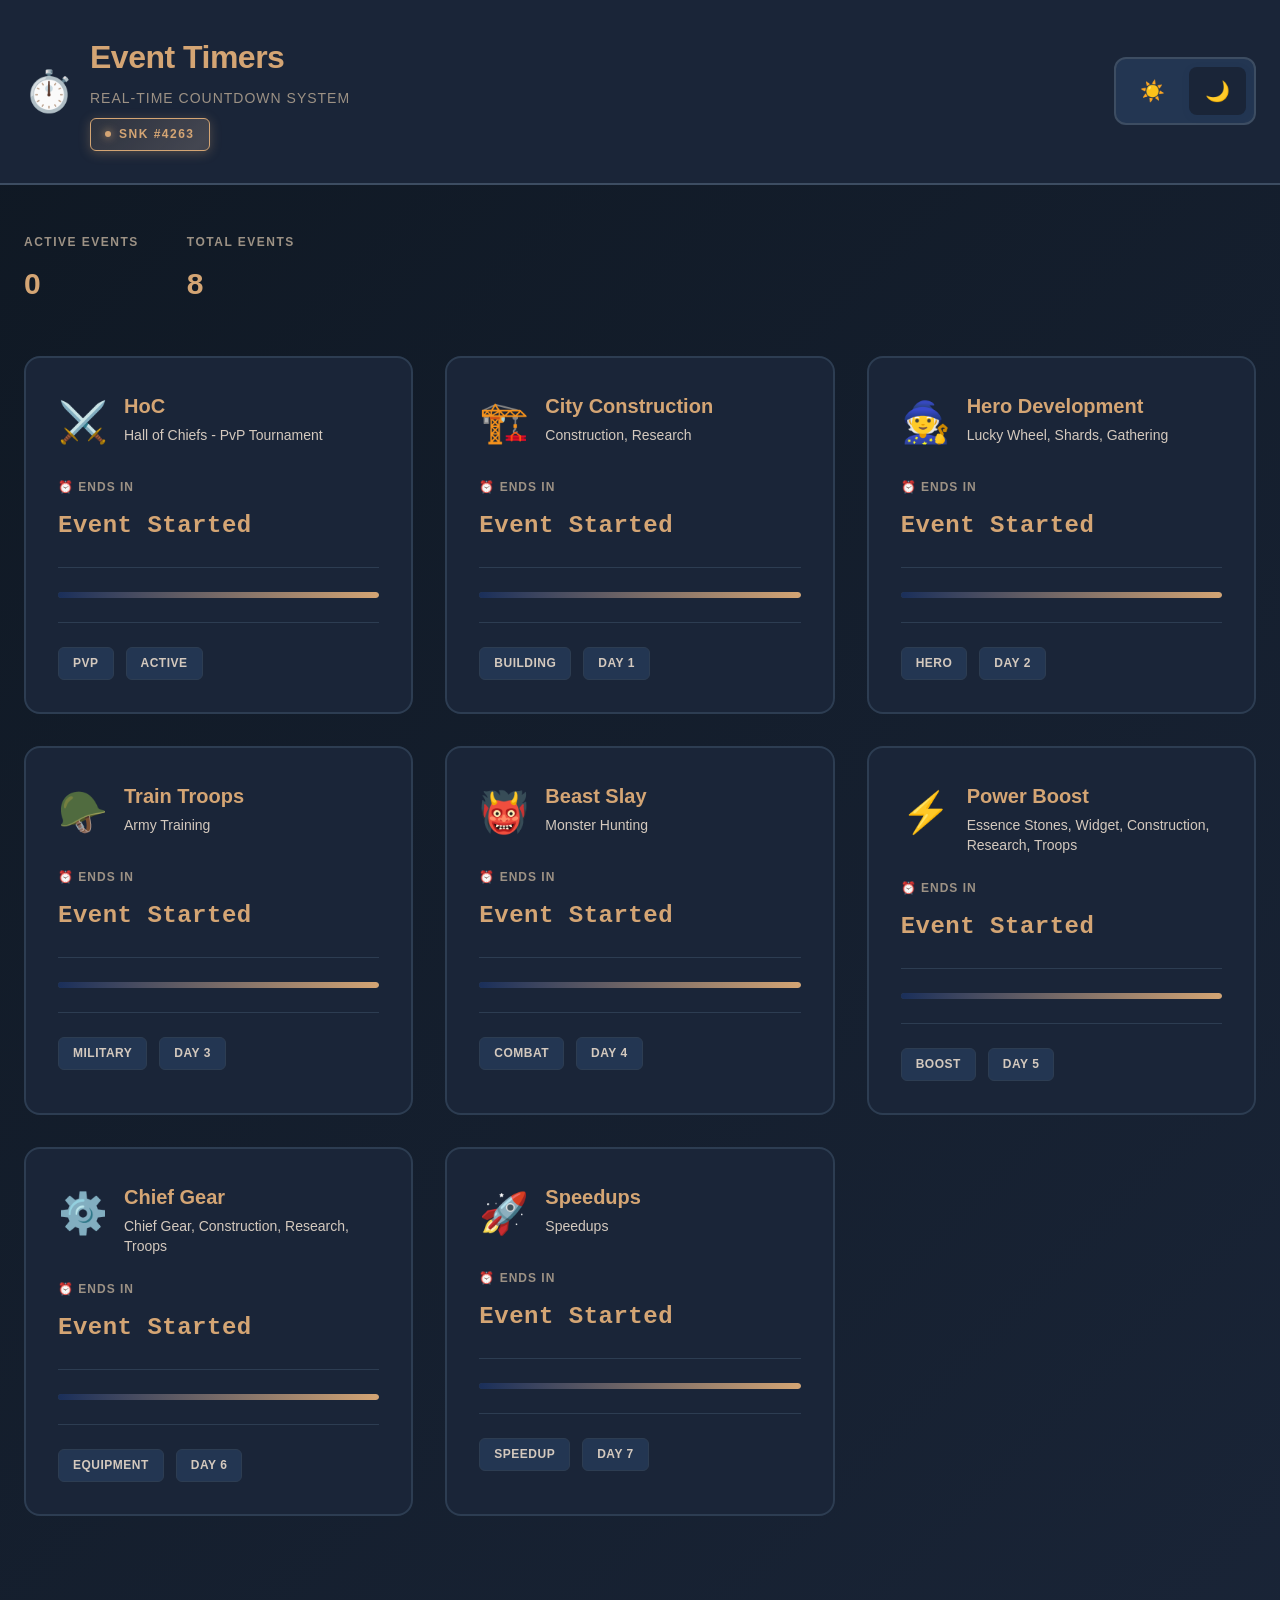
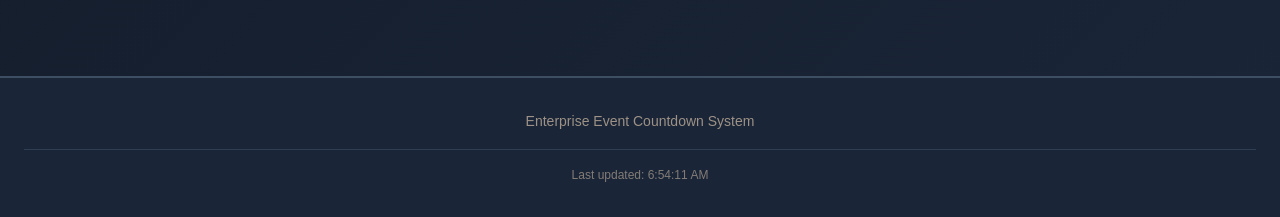
==== commit 7dc5ae2c: "Update index.html" ====
--- a/index.html
+++ b/index.html
@@ -909,7 +909,7 @@
             const days = Math.floor(hours / 24);
 
             if (days > 0) {
-                return `${days}d ${hours % 24}h ${minutes % 60}m`;
+                return `${days}d ${hours % 24}h ${minutes % 60}m ${seconds % 60}s`;
             } else if (hours > 0) {
                 return `${hours}h ${minutes % 60}m ${seconds % 60}s`;
             } else if (minutes > 0) {
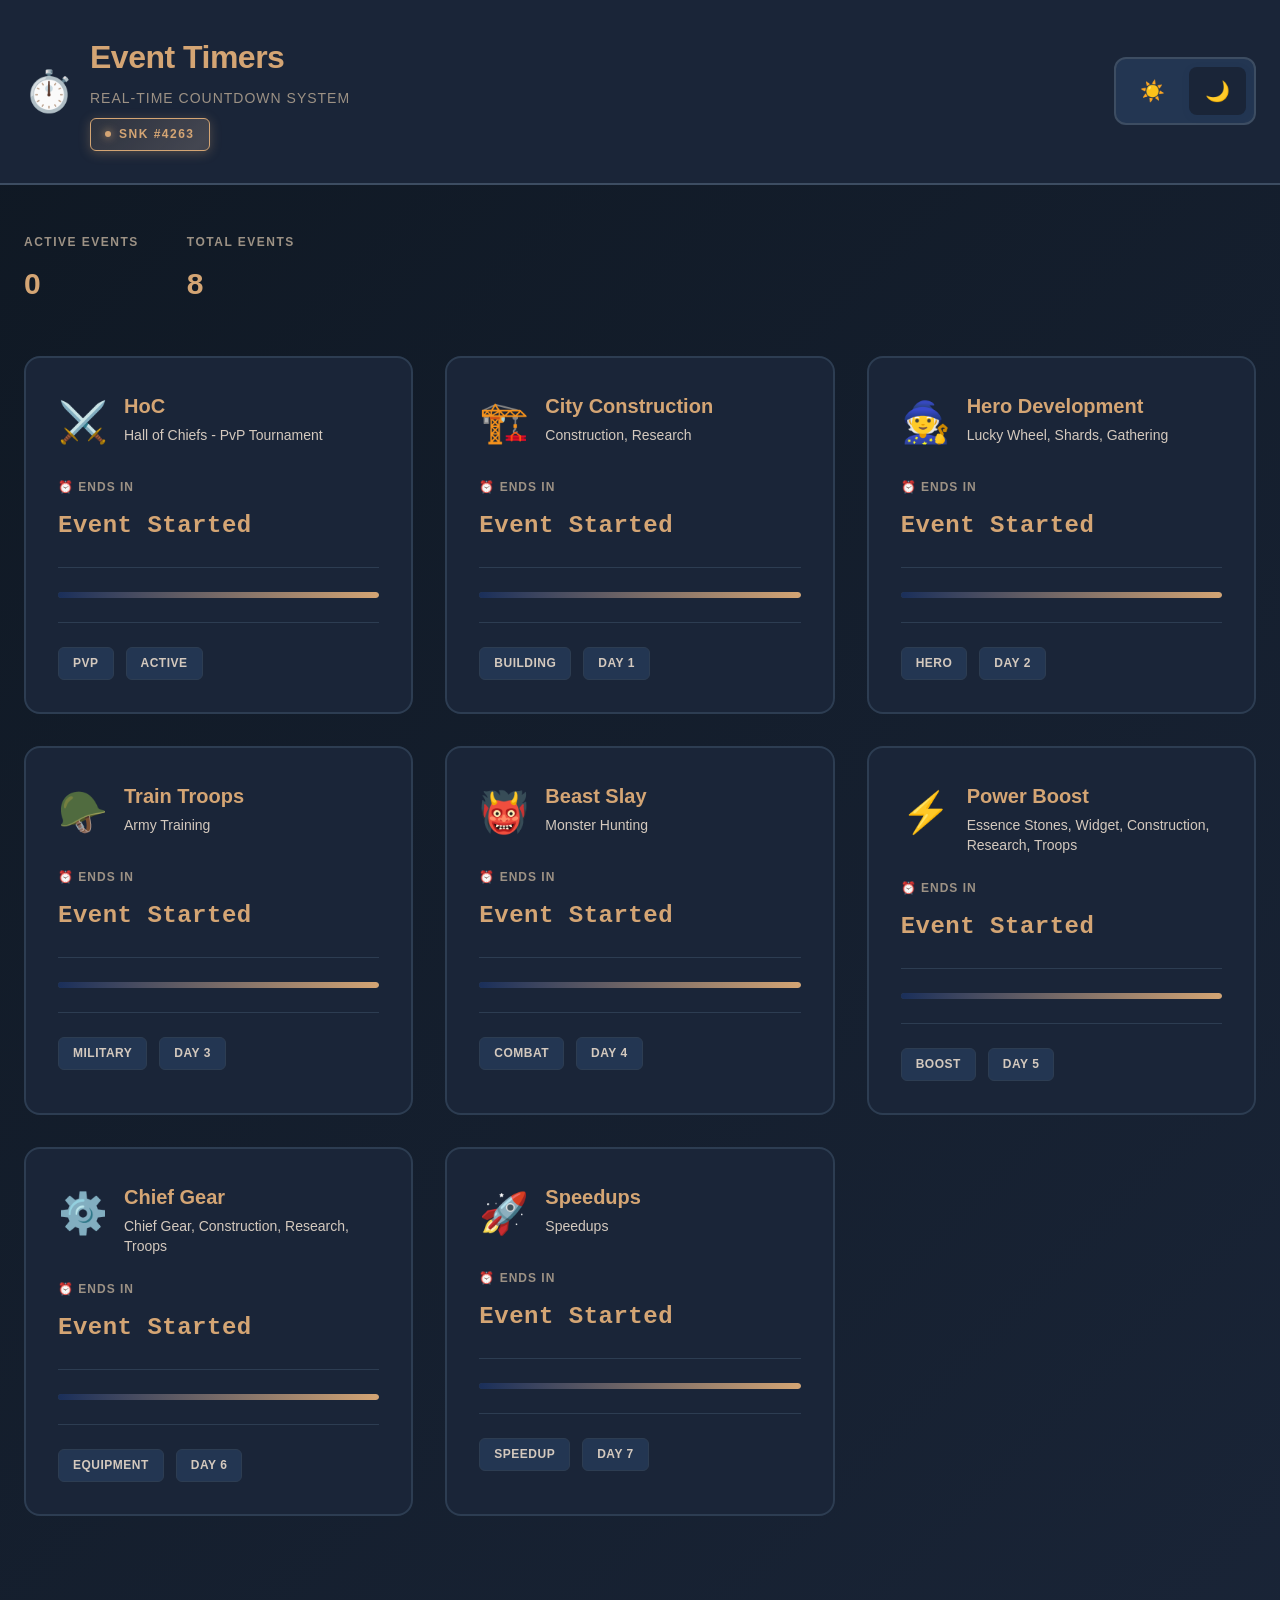
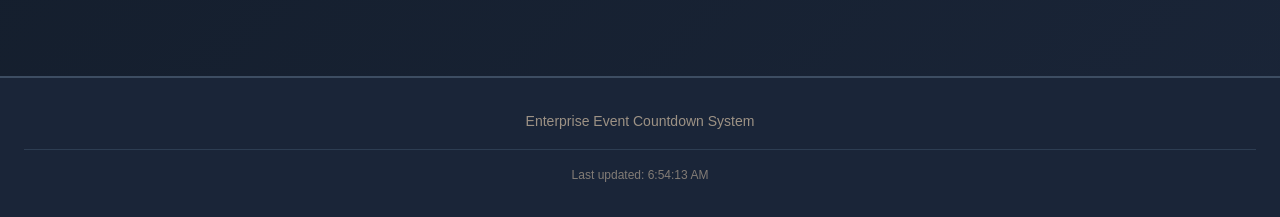
==== commit 14324919: "Update index.html" ====
--- a/index.html
+++ b/index.html
@@ -796,6 +796,10 @@
                 <div class="stat-item">
                     <span class="stat-label">Total Events</span>
                     <span class="stat-value" id="totalCount">8</span>
+                </div>
+                <div class="stat-item" id="activeListItem" style="display: none;">
+                    <span class="stat-label">Currently Active</span>
+                    <span class="stat-value" id="activeList" style="font-size: 1rem; line-height: 1.4;">—</span>
                 </div>
             </div>
         </div>
@@ -973,6 +977,21 @@
             document.getElementById('activeCount').textContent = activeCount;
             document.getElementById('lastUpdate').textContent = new Date().toLocaleTimeString();
 
+            // Active events liste
+            const now2 = new Date();
+            const activeEvents = timers.filter(t => {
+                return t.startDate <= now2 && t.endDate > now2;
+            }).map(t => t.name);
+            
+            const activeListEl = document.getElementById('activeList');
+            const activeListItem = document.getElementById('activeListItem');
+            if (activeEvents.length > 0) {
+                activeListEl.textContent = activeEvents.join(', ');
+                activeListItem.style.display = 'flex';
+            } else {
+                activeListItem.style.display = 'none';
+            }
+
             const emptyState = document.getElementById('empty-state');
             emptyState.hidden = timers.length > 0;
         }
@@ -1038,6 +1057,17 @@
 
                 document.getElementById('activeCount').textContent = activeCount;
                 document.getElementById('lastUpdate').textContent = new Date().toLocaleTimeString();
+                
+                // Active events liste update
+                const activeEvents = timers.filter(t => t.startDate <= now && t.endDate > now).map(t => t.name);
+                const activeListEl = document.getElementById('activeList');
+                const activeListItem = document.getElementById('activeListItem');
+                if (activeEvents.length > 0) {
+                    activeListEl.textContent = activeEvents.join(', ');
+                    activeListItem.style.display = 'flex';
+                } else {
+                    activeListItem.style.display = 'none';
+                }
             }, 1000);
         }
 
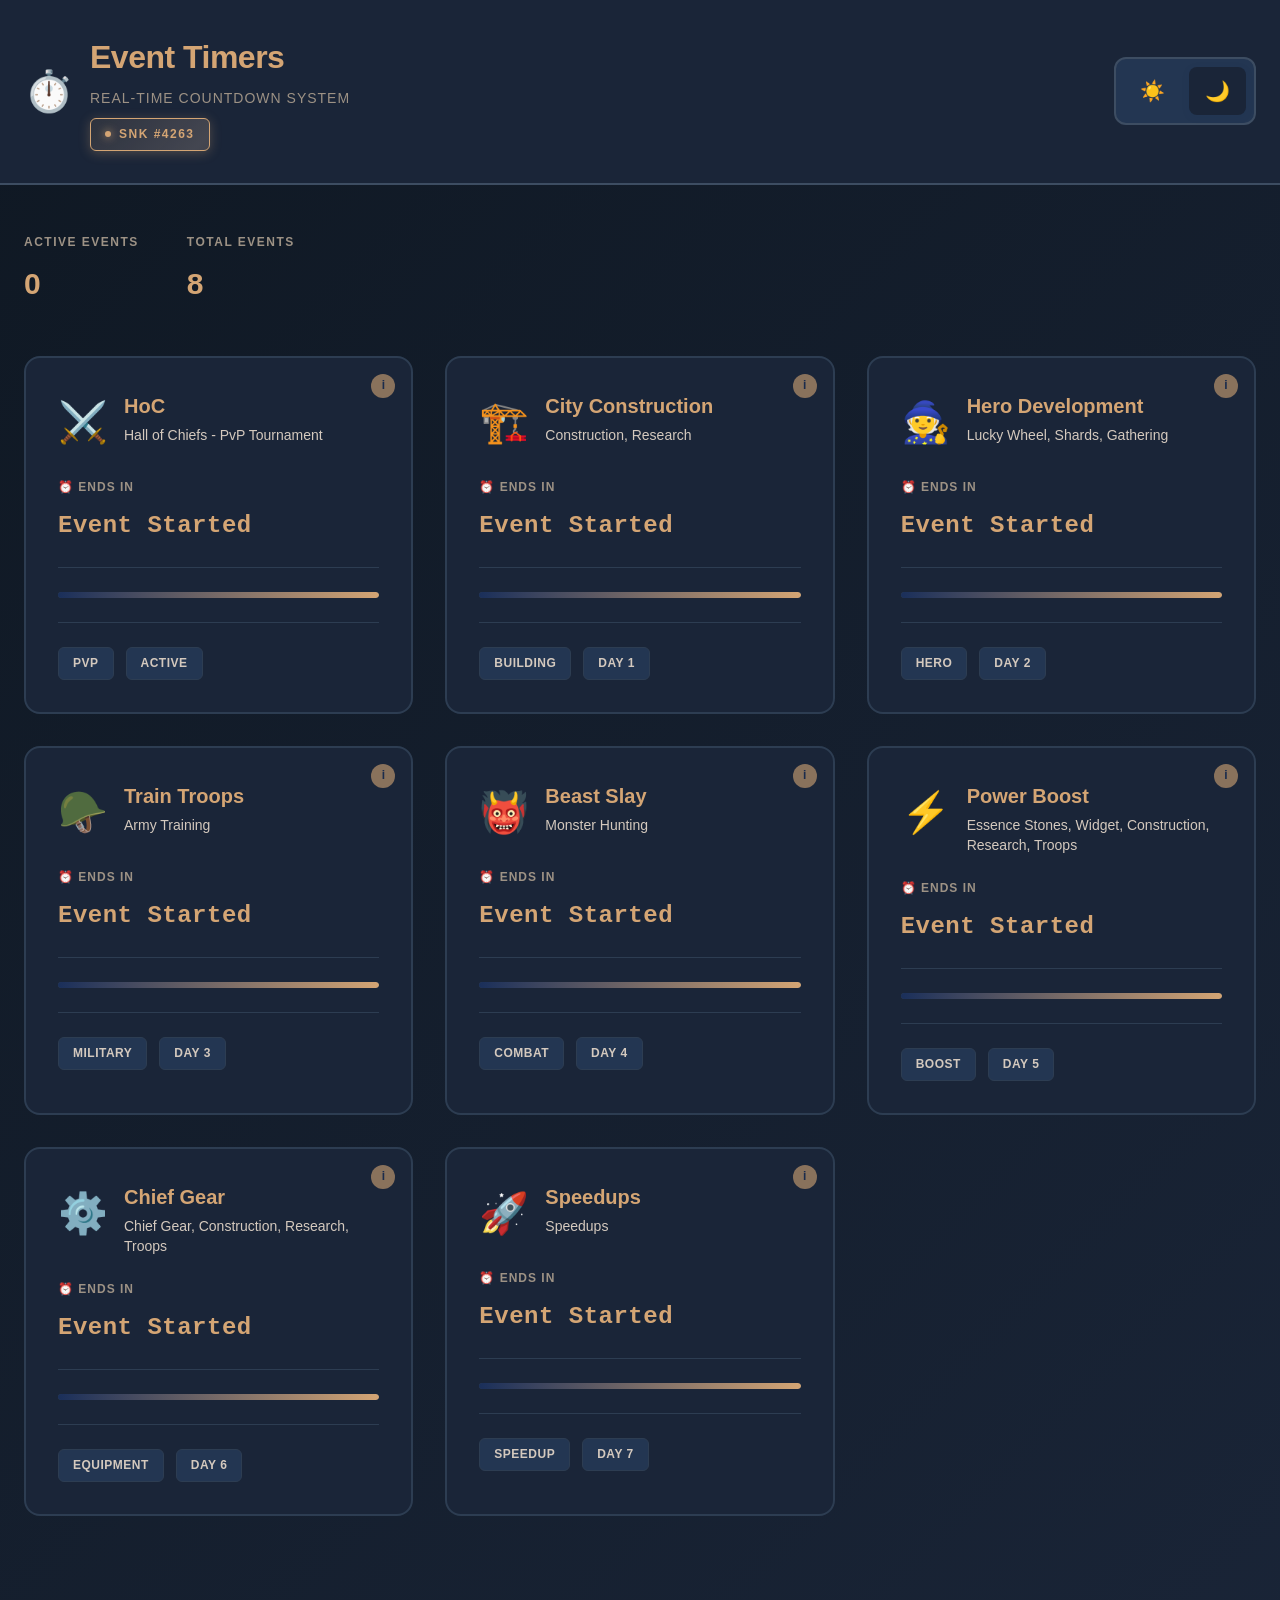
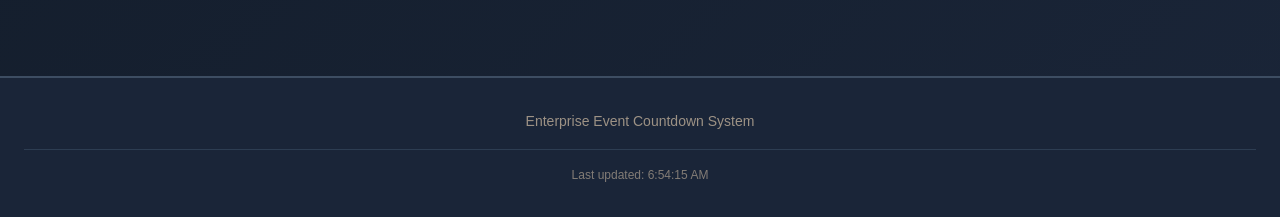
==== commit e3e3737e: "Update index.html" ====
--- a/index.html
+++ b/index.html
@@ -663,6 +663,222 @@
         .timer-card:nth-child(8) { animation-delay: 0.4s; }
 
         /* ============================================
+           EVENT INFO MODAL (Pop-up)
+           ============================================ */
+
+        .timer-card {
+            cursor: pointer;
+        }
+
+        .info-icon {
+            position: absolute;
+            top: 1rem;
+            right: 1rem;
+            width: 24px;
+            height: 24px;
+            border-radius: 50%;
+            background: var(--primary-gold);
+            color: var(--primary-navy);
+            display: flex;
+            align-items: center;
+            justify-content: center;
+            font-size: 0.75rem;
+            font-weight: 700;
+            opacity: 0.6;
+            transition: opacity 0.3s;
+        }
+
+        .timer-card:hover .info-icon {
+            opacity: 1;
+        }
+
+        .modal-overlay {
+            position: fixed;
+            top: 0; left: 0; right: 0; bottom: 0;
+            background: rgba(0, 0, 0, 0.7);
+            backdrop-filter: blur(8px);
+            display: none;
+            align-items: center;
+            justify-content: center;
+            z-index: 1000;
+            padding: 1rem;
+            animation: fadeIn 0.3s ease;
+        }
+
+        .modal-overlay.active {
+            display: flex;
+        }
+
+        @keyframes fadeIn {
+            from { opacity: 0; }
+            to { opacity: 1; }
+        }
+
+        .modal-content {
+            background: var(--bg-primary-light);
+            border: 2px solid var(--primary-gold);
+            border-radius: 16px;
+            padding: 2rem;
+            max-width: 600px;
+            width: 100%;
+            max-height: 85vh;
+            overflow-y: auto;
+            position: relative;
+            box-shadow: 0 20px 60px rgba(0,0,0,0.4);
+            animation: slideUp 0.3s cubic-bezier(0.4, 0, 0.2, 1);
+        }
+
+        body.dark-mode .modal-content {
+            background: var(--bg-secondary-dark);
+        }
+
+        @keyframes slideUp {
+            from { opacity: 0; transform: translateY(20px); }
+            to { opacity: 1; transform: translateY(0); }
+        }
+
+        .modal-close {
+            position: absolute;
+            top: 1rem;
+            right: 1rem;
+            width: 32px;
+            height: 32px;
+            border-radius: 50%;
+            background: var(--bg-tertiary-light);
+            border: 1px solid var(--border-light-mode);
+            color: var(--text-primary-light);
+            cursor: pointer;
+            font-size: 1.25rem;
+            display: flex;
+            align-items: center;
+            justify-content: center;
+            transition: all 0.2s;
+        }
+
+        body.dark-mode .modal-close {
+            background: var(--bg-tertiary-dark);
+            border-color: var(--border-dark-mode);
+            color: var(--text-primary-dark);
+        }
+
+        .modal-close:hover {
+            background: var(--primary-gold);
+            color: var(--primary-navy);
+            transform: rotate(90deg);
+        }
+
+        .modal-header {
+            display: flex;
+            align-items: center;
+            gap: 1rem;
+            margin-bottom: 1.5rem;
+            padding-bottom: 1rem;
+            border-bottom: 2px solid var(--primary-gold);
+        }
+
+        .modal-icon {
+            font-size: 2.5rem;
+        }
+
+        .modal-title {
+            font-size: 1.5rem;
+            font-weight: 700;
+            color: var(--primary-navy);
+        }
+
+        body.dark-mode .modal-title {
+            color: var(--primary-gold);
+        }
+
+        .modal-section {
+            margin-bottom: 1.5rem;
+        }
+
+        .modal-section-title {
+            font-size: 0.875rem;
+            font-weight: 700;
+            text-transform: uppercase;
+            letter-spacing: 1px;
+            color: var(--primary-gold-dark);
+            margin-bottom: 0.75rem;
+            display: flex;
+            align-items: center;
+            gap: 0.5rem;
+        }
+
+        body.dark-mode .modal-section-title {
+            color: var(--primary-gold);
+        }
+
+        .modal-section-content {
+            font-size: 0.9rem;
+            line-height: 1.6;
+            color: var(--text-secondary-light);
+        }
+
+        body.dark-mode .modal-section-content {
+            color: var(--text-secondary-dark);
+        }
+
+        .points-list {
+            list-style: none;
+            padding: 0;
+        }
+
+        .points-list li {
+            padding: 0.4rem 0.75rem;
+            margin-bottom: 0.4rem;
+            background: var(--bg-secondary-light);
+            border-left: 3px solid var(--primary-gold);
+            border-radius: 4px;
+            font-size: 0.85rem;
+        }
+
+        body.dark-mode .points-list li {
+            background: var(--bg-tertiary-dark);
+        }
+
+        .tips-list {
+            list-style: none;
+            padding: 0;
+        }
+
+        .tips-list li {
+            padding: 0.5rem 0;
+            padding-left: 1.75rem;
+            position: relative;
+            font-size: 0.875rem;
+            line-height: 1.5;
+        }
+
+        .tips-list li::before {
+            content: "✦";
+            position: absolute;
+            left: 0;
+            color: var(--primary-gold);
+            font-weight: 700;
+        }
+
+        .points-highlight {
+            color: var(--primary-gold-dark);
+            font-weight: 700;
+        }
+
+        body.dark-mode .points-highlight {
+            color: var(--primary-gold);
+        }
+
+        @media (max-width: 600px) {
+            .modal-content {
+                padding: 1.5rem;
+                max-height: 90vh;
+            }
+            .modal-title {
+                font-size: 1.25rem;
+            }
+        }
+
+        /* ============================================
            SCROLLBAR STYLING
            ============================================ */
 
@@ -813,6 +1029,18 @@
         <p id="empty-state" class="empty-state" hidden="">No upcoming events.</p>
     </main>
 
+    <!-- Event Info Modal -->
+    <div class="modal-overlay" id="eventModal" onclick="if(event.target===this)closeModal()">
+        <div class="modal-content">
+            <button class="modal-close" onclick="closeModal()">×</button>
+            <div class="modal-header">
+                <div class="modal-icon" id="modalIcon">⚔️</div>
+                <h2 class="modal-title" id="modalTitle">Event Name</h2>
+            </div>
+            <div id="modalBody"></div>
+        </div>
+    </div>
+
     <!-- Footer -->
     <footer>
         <p>Enterprise Event Countdown System</p>
@@ -821,6 +1049,196 @@
     </footer>
 
     <script>
+        /* ============================================
+           EVENT INFO DATA
+           ============================================ */
+
+        const eventInfo = {
+            "HoC": {
+                overview: "Bi-weekly PvP tournament where you compete against other Chiefs of your state. Lasts 6 days (Gen 1) or 7 days (Gen 2). Win Gems, Hero Fragments (Jeronimo/Philly), and Mythic Manuals.",
+                points: [
+                    "Daily stages with different objectives",
+                    "Top 100 daily ranking: 20,000+ gems",
+                    "Total ranking: Mythic Manuals & SSR Heroes",
+                    "Stage Top 100 requires 50,000+ points"
+                ],
+                tips: [
+                    "Coordination is Key - work with your alliance",
+                    "Timing Matters - wait until others spent resources",
+                    "Act Before Stage Reset - secure rank 1 daily",
+                    "Hoard resources for 2+ months as F2P",
+                    "Save speedups, shards, widgets for specific days",
+                    "Don't compete with whales on Day 1"
+                ]
+            },
+            "City Construction": {
+                overview: "First day of HoC focused on Construction & Research power gains. Each power point earned gives 45 points.",
+                points: [
+                    "1 Power through Construction → 45 points",
+                    "1 Power through Research → 45 points"
+                ],
+                tips: [
+                    "Save building speedups for this day",
+                    "Have research queued before event starts",
+                    "Use bookmark items to maximize power gain",
+                    "Plan upgrades in advance",
+                    "Don't waste on small upgrades - save for big ones",
+                    "Research is cheaper than construction for points"
+                ]
+            },
+            "Hero Development": {
+                overview: "Focus on Lucky Wheel spins and Hero Shard usage. Mythic Shards give massive points (35k each).",
+                points: [
+                    "Play Lucky Wheel → 90,000 points",
+                    "Rare Hero Shard → 4,000 points",
+                    "Epic Hero Shard → 14,000 points",
+                    "Mythic Hero Shard → 35,000 points",
+                    "Gather Resources → 15 points each"
+                ],
+                tips: [
+                    "Save ALL Hero Shards for this day (critical!)",
+                    "Mythic Shards = best points (35k each)",
+                    "Stockpile Lucky Wheel keys before",
+                    "Don't ascend heroes outside this event",
+                    "Hero Shards more valuable than coins for points",
+                    "Gather coal/iron more rewarding than wood/meat"
+                ]
+            },
+            "Train Troops": {
+                overview: "Train as many high-level troops as possible. Higher level = more points exponentially.",
+                points: [
+                    "Level 1 Troop → 90 points",
+                    "Level 5 Troop → 385 points",
+                    "Level 8 Troop → 1,130 points",
+                    "Level 10 Troop → 1,960 points (BEST!)"
+                ],
+                tips: [
+                    "Always train HIGHEST level available",
+                    "Save training speedups for this day",
+                    "Stockpile resources to train max troops",
+                    "All troop types count (infantry, lancer, marksman)",
+                    "Promote troops also counts as training",
+                    "Empty queues before event starts"
+                ]
+            },
+            "Beast Slay": {
+                overview: "Hunt monsters and beasts in the wilderness. Stamina-based event - prepare stamina items in advance.",
+                points: [
+                    "Higher level beasts = more points",
+                    "Bear hunting gives best points",
+                    "Stamina-based scoring"
+                ],
+                tips: [
+                    "Save Stamina items before this day",
+                    "Hunt highest level beasts you can defeat",
+                    "Use rally attacks with alliance for hard beasts",
+                    "Maximize stamina with VIP/items",
+                    "Don't waste stamina on small beasts other days",
+                    "Use Heroes with hunting buffs"
+                ]
+            },
+            "Power Boost": {
+                overview: "Use Essence Stones and Widgets - the most valuable items in HoC. 1 Widget = 100,000 points!",
+                points: [
+                    "1 Widget → 100,000 points (MASSIVE!)",
+                    "1 Essence Stone → 50,000 points",
+                    "Power through Construction → 30 points",
+                    "Power through Research → 30 points",
+                    "Power through Troops → 20 points"
+                ],
+                tips: [
+                    "Widgets are GOLD - save religiously!",
+                    "Never use Widgets outside this event",
+                    "Hoard widgets even if Hero Gear isn't built yet",
+                    "Combine with construction for bonus",
+                    "Maximum efficiency day - prep weeks ahead",
+                    "Use shortest research first for bonus points"
+                ]
+            },
+            "Chief Gear": {
+                overview: "Upgrade Chief Gear for huge point gains. Each gear score point = 500 points.",
+                points: [
+                    "Raise Chief Gear score by 1 → 500 points",
+                    "Power through Construction → 30 points",
+                    "Power through Research → 30 points",
+                    "Power through Troops → 20 points"
+                ],
+                tips: [
+                    "Save Chief Gear materials for this day",
+                    "Don't upgrade Chief Gear outside event",
+                    "Multiple slots = multiple upgrades",
+                    "Save advanced materials especially",
+                    "Plan which gear to upgrade in advance",
+                    "Focus on cheapest upgrades first"
+                ]
+            },
+            "Speedups": {
+                overview: "Use accumulated speedups for massive point gains. 1 minute of speedups = 300 points. 24h speedup = 432,000 points!",
+                points: [
+                    "1 minute speedup → 300 points",
+                    "60min speedup → 18,000 points",
+                    "8h speedup → 144,000 points",
+                    "24h speedup → 432,000 points (MASSIVE!)",
+                    "Mythic Hero Shard → 35,000 points"
+                ],
+                tips: [
+                    "Hoard ALL speedups for this day",
+                    "General speedups convert to points",
+                    "Construction/Research/Training speedups all count",
+                    "Save EVERY speedup for this day",
+                    "Combine with active upgrades for double dipping",
+                    "Don't use ANY speedups in days before"
+                ]
+            }
+        };
+
+        /* ============================================
+           MODAL FUNCTIONS
+           ============================================ */
+
+        function openModal(eventName, icon) {
+            const info = eventInfo[eventName];
+            if (!info) return;
+
+            document.getElementById('modalIcon').textContent = icon;
+            document.getElementById('modalTitle').textContent = eventName;
+            
+            let html = `
+                <div class="modal-section">
+                    <div class="modal-section-title">📋 Overview</div>
+                    <div class="modal-section-content">${info.overview}</div>
+                </div>
+                
+                <div class="modal-section">
+                    <div class="modal-section-title">🎯 Point Values</div>
+                    <ul class="points-list">
+                        ${info.points.map(p => `<li>${p}</li>`).join('')}
+                    </ul>
+                </div>
+                
+                <div class="modal-section">
+                    <div class="modal-section-title">💡 Tips & Strategy</div>
+                    <ul class="tips-list">
+                        ${info.tips.map(t => `<li>${t}</li>`).join('')}
+                    </ul>
+                </div>
+            `;
+            
+            document.getElementById('modalBody').innerHTML = html;
+            document.getElementById('eventModal').classList.add('active');
+            document.body.style.overflow = 'hidden';
+        }
+
+        function closeModal() {
+            document.getElementById('eventModal').classList.remove('active');
+            document.body.style.overflow = '';
+        }
+
+        // ESC key to close
+        document.addEventListener('keydown', (e) => {
+            if (e.key === 'Escape') closeModal();
+        });
+
         /* ============================================
            TIMER DATA
            ============================================ */
@@ -944,7 +1362,8 @@
                 const progress = Math.max(0, (totalDuration - Math.max(0, timeUntilEnd)) / totalDuration * 100);
 
                 return `
-                    <article class="timer-card">
+                    <article class="timer-card" onclick="openModal('${timer.name}', '${timer.icon}')">
+                        <div class="info-icon">i</div>
                         <div class="timer-header">
                             <div class="timer-icon">${timer.icon}</div>
                             <div class="timer-meta">
